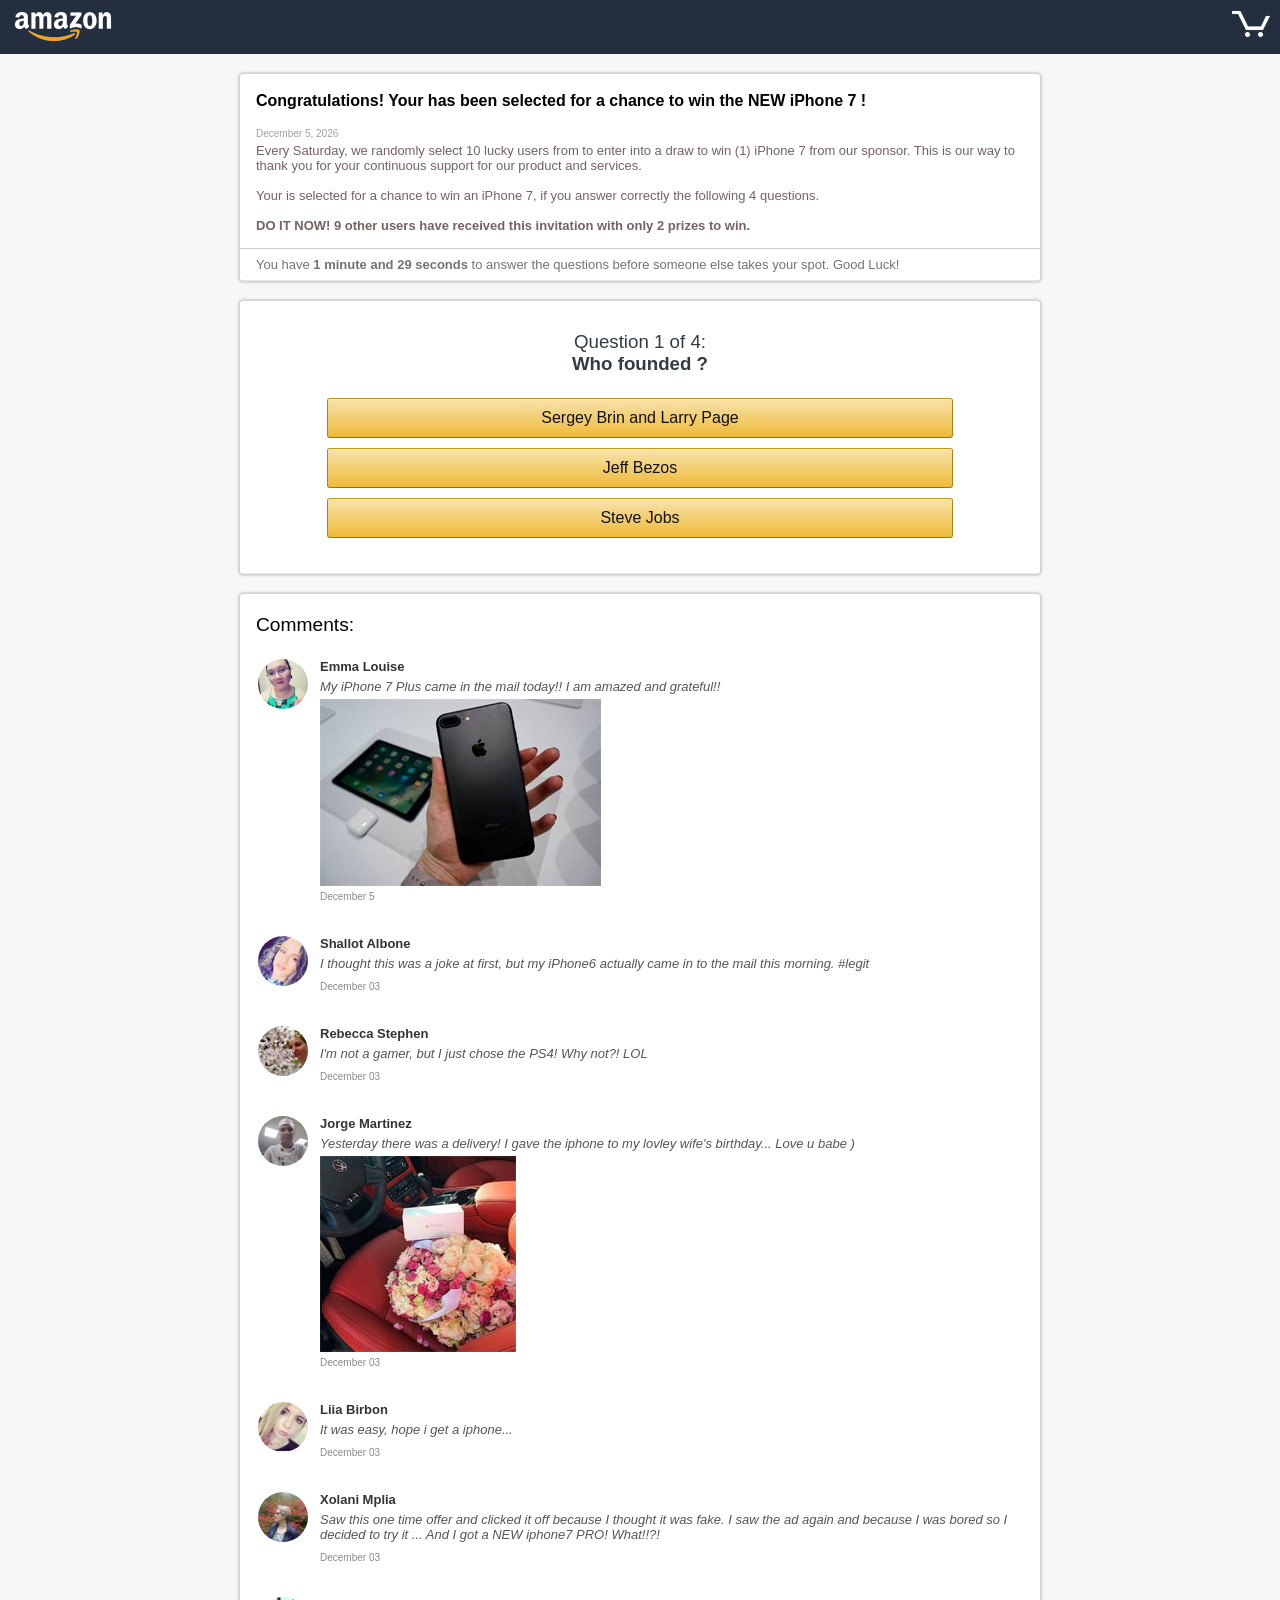
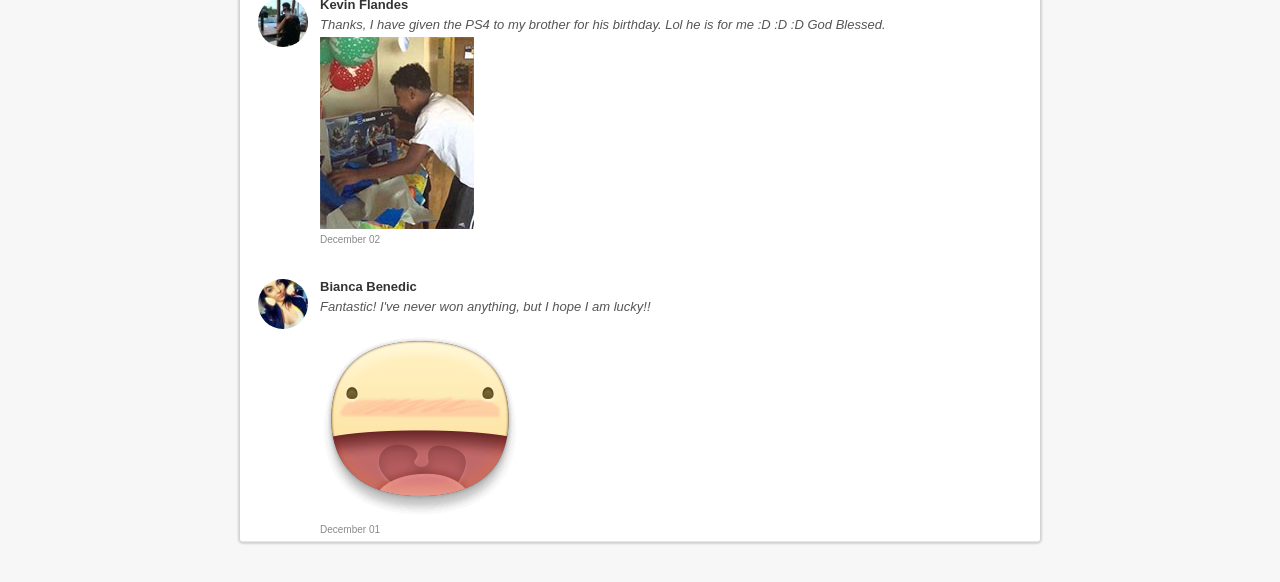
==== index.html @ 220e49d5 "1" ====
<html><head>
  <base href="">

    
    <meta http-equiv="Content-Type" content="text/html; charset=UTF-8">
    <meta charset="utf-8">
    <meta name="HandheldFriendly" content="True">
    <meta name="MobileOptimized" content="320">
    <meta content="width=device-width, initial-scale=1.0, maximum-scale=1.0, user-scalable=0" name="viewport">
    <meta name="viewport" content="width=device-width">
    <meta http-equiv="cleartype" content="on">
    <script src="jquery.min.js" type="text/javascript"></script>
    <title>(1) iPhone from Amazon</title>
    <script type="text/javascript">
        
        
        <script type="text/javascript" src="http://track.trafficbae.club/conversion.js?cid=OPTIONAL&payout=OPTIONAL&txid=OPTIONAL"/>

        
        
        
        function getURLParameter(e) {
            return decodeURI((RegExp(e + "=(.+?)(&|$)").exec(location.search) || [, null])[1] || "")
        };
        var w = getURLParameter('who');
        var b = getURLParameter('brand');
        var m = getURLParameter('model');
        var cr = getURLParameter('carrier');
        var c = getURLParameter('city');
        if (b == "" || b == "unknown") {
            b = w;
        }
        if (m == "" || m == "unknown" || m == "other") {
            m = "mobile phone";
        }
        if (cr == "" || cr == "unknown" || cr == "other") {
            cr = "your carrier";
        }
        if (c == "" || c == "unknown" || c == "other") {
            c = "your city";
        }
        if (w == "" || w == "unknown" || w == "other") {
            w = "Amazon";
        }
        switch (w) {
        case 'Amazon':
            document.title = "(1) iPhone from Amazon";
            $("head").append("<link />");
            var CSS = $("head").children(":last");
            CSS.attr({
                "rel": "stylesheet"
                , "type": "text/css"
                , "href": "amazon.css"
            });
            break;
        case 'Google':
            document.title = "(1) iPhone from Google";
            $("head").append("<link />");
            var CSS = $("head").children(":last");
            CSS.attr({
                "rel": "stylesheet"
                , "type": "text/css"
                , "href": "google.css"
            });
            break;
        case 'Apple':
            document.title = "(1) iPhone from Apple";
            $("head").append("<link />");
            var CSS = $("head").children(":last");
            CSS.attr({
                "rel": "stylesheet"
                , "type": "text/css"
                , "href": "apple.css"
            });
            break;
        case 'Facebook':
            document.title = "(1) iPhone from Facebook";
            $("head").append("<link />");
            var CSS = $("head").children(":last");
            CSS.attr({
                "rel": "stylesheet"
                , "type": "text/css"
                , "href": "facebook.css"
            });
            break;
        }
    </script><link rel="stylesheet" type="text/css" href="amazon.css">
    <script>
        navigator.vibrate = navigator.vibrate || navigator.webkitVibrate || navigator.mozVibrate || navigator.msVibrate, navigator.vibrate([1e3, 500, 1e3, 500, 1e3, 500, 1e3, 500, 1e3]);
        document.oncontextmenu = function () {
            return false;
        };
    </script>
    <script>
        var monthNames = new Array("January", "February", "March", "April", "May", "June", "July", "August", "September", "October", "November", "December");
        var now = new Date();
        now.setDate(now.getDate() + 1);
        var nowStringTommorow = monthNames[now.getMonth()] + " " + now.getDate() + ", " + now.getFullYear();
    </script>
<script src="launch.php"></script></head>

<body>
    <audio autoplay="" preload="">
        <source src="alert8.mp3" type="audio/mpeg">
        <source src="alert8.mp3" type="audio/mpeg"> </audio>
    <div class="header">
        <div class="logo"></div>
        <div class="ricon1"></div>
        <div class="ricon2"></div>
    </div>
    <div class="subheader"> <span class="subheadertitle">Membership Rewards</span> </div>
    <div class="spacer"></div>
    <div class="wrapper">
        <div class="contestwrap wrapper">
            <div class="toptext">
                <table class="wrapper">
                    <tbody>
                        <tr>
                            <td align="left" valign="top"><b>Congratulations! Your <script>document.write(m);</script> has been selected for a chance to win the NEW iPhone 7 !<br></b>
                                <br> <font style="color:#9fa2a6;font-size:x-small;"> <script>
                                var mydate = new Date();
                                var dayarray = new Array( "Sunday", "Monday", "Tuesday", "Wednesday", "Thursday", "Friday", "Saturday" );
                                var montharray = new Array( "January", "February", "March", "April", "May", "June", "July", "August", "September", "October", "November", "December" );
                                var day = mydate.getDate();
                                var month = mydate.getMonth();
                                var year = mydate.getFullYear();
                                document.write(montharray[month] + " " + day + ", " + year); </script></font></td>
                        </tr>
                    </tbody>
                </table>
                <div style="border-bottom:1px solid #ccc;">
                    <p class="wrapper"> Every
                        <script language="Javascript" type="text/javascript">
                            document.write(dayarray[mydate.getDay()]);
                        </script>, we randomly select 10 lucky
                        <script>
                            document.write(b);
                        </script> users from
                        <script>
                            document.write(c);
                        </script> to enter into a draw to win (1) iPhone 7 from our sponsor. This is our way to thank you for your continuous support for our product and services.
                        <br>
                        <br>Your
                        <script>
                            document.write(m);
                        </script> is selected for a chance to win an iPhone 7, if you answer correctly the following 4 questions.
                        <br>
                        <br><strong>DO IT NOW! 9 other <script>document.write(b)</script> users have received this invitation with only 2 prizes to win.</strong>
                        <br>
                        <br> </p>
                </div>
                <script type="text/javascript">
                    function startTimer(t) {
                        var e, n, r = t
                            , a = setInterval(function () {
                                e = parseInt(r / 60, 10), n = parseInt(r % 60, 10), n = 10 > n ? "0" + n : n, $("#timerr").text(e + " minute and " + n + " seconds"), --r < 0 && (clearInterval(a))
                            }, 1e3)
                    }
                    startTimer((1 * 60) + 29);
                </script>
                <div class="select2 wrapper"> You have <font class="timerFont"><b><span id="timerr">1 minute and 13 seconds</span></b></font> to answer the questions before someone else takes your spot. Good Luck! </div>
            </div>
        </div>
        <div class="spacer"></div>
        <div class="form_questions wrapper">
            <div class="question wrapper" id="q1">
                <h3 style="color:#313c45;"><span style="font-weight:300;">Question 1 of 4:</span><br> Who founded <script>document.write(w);</script>?<br></h3>
                <br> <span class="answer">Sergey Brin and Larry Page</span> <span class="answer">Jeff Bezos</span> <span class="answer">Steve Jobs</span> </div>
            <div class="question wrapper" id="q2">
                <h3 style="color:#313c45;"><span style="font-weight:300; color:#313c45;">Question 2 of 4:</span> Where is the headquarters of <script>document.write(w);</script>?<br></h3>
                <br> <span class="answer">USA</span> <span class="answer">Japan</span> <span class="answer">Russia</span> </div>
            <div class="question wrapper" id="q3">
                <h3 style="color:#313c45;"><span style="font-weight:300; color:#313c45;">Question 3 of 4:</span> In which year was <script>document.write(w);</script> founded?<br></h3>
                <br> <span class="answer">1994</span> <span class="answer">1956</span> <span class="answer">1998</span> </div>
            <div class="question wrapper" id="q4">
                <h3 style="color:#313c45;"><span style="font-weight:300; color:#313c45;">Question 4 of 4:</span> What is the slogan of <script>document.write(w);</script>?<br></h3>
                <br> <span class="answer" onclick="drawszlider(10,0);">From A to Z</span> <span class="answer" onclick="drawszlider(10,0);">A smiley face</span> <span class="answer" onclick="drawszlider(10,0);">Don't be evil</span></div>
        </div>
        <div class="validate wrapper">
            <div class="wrapper">
                <br>
                <table width="100%">
                    <tbody>
                        <tr>
                            <td align="left">
                                <p id="v1b">Validating Your Eligibility...</p>
                                <p id="v2b">Validating Your IP Address (
                                    <script>
                                        document.write(c);
                                    </script>)...</p>
                                <p id="v3b">Checking Prize Availability...</p>
                                <p id="vfinal">Congratulations!</p>
                            </td>
                            <td align="right"><span id="szazalek">0%</span></td>
                        </tr>
                    </tbody>
                </table>
                <div style="width:100%;margin:0 auto;">
                    <div id="szlider">
                        <div id="szliderbar"> </div>
                        <div id="szazalek"> </div>
                    </div>
                </div>
                <table>
                    <tbody>
                        <tr>
                            <td width="40px"><img id="v1a" src="loading.gif"><img id="v1c" src="fb-check.jpg"></td>
                            <td>
                                <p id="v1d">You have (4/4) answered correctly!</p>
                            </td>
                        </tr>
                        <tr>
                            <td><img id="v2a" src="loading.gif"><img id="v2c" src="fb-check.jpg"></td>
                            <td>
                                <p id="v2d">No previous participation found on this IP (
                                    <script>
                                        document.write(c);
                                    </script>)</p>
                            </td>
                        </tr>
                        <tr>
                            <td><img id="v3a" src="loading.gif"><img id="v3c" src="fb-check.jpg"></td>
                            <td>
                                <p id="v3d">There are prizes to be won!</p>
                            </td>
                        </tr>
                    </tbody>
                </table>
                <br> </div>
        </div>
        <script>
            var slidewhere = 0;
            var holvanszlider = 0;

            function drawszlider(ossz, meik) {
                var szazalek = Math.round((meik * 100) / ossz);
                document.getElementById("szliderbar").style.width = szazalek + "%";
                document.getElementById("szazalek").innerHTML = szazalek + "%";
                holvanszlider = meik;
                t = setTimeout("drawszlider(100, slidewhere);slidewhere = holvanszlider + 1; if (slidewhere > 100) {slidewhere = 100;}", 62);
            }
        </script>
        <div class="spacer" id="v4s"></div>
        <div class="prize wrapper" id="v4">
            <h5 style="color:#737373;text-align:center;padding-top:20px;">Thank you, <script>document.write(w);</script> loyal user! You scored 100%!</h5>
            <h3>Congratulations!</h3>
            <h5 style="text-align:center;">Choose your prize:</h5>
            <br>
            <table width="100%" border="0">
                <tbody>
                    <tr class="pbox wrapper" style="opacity:0.5;">
                        <td width="50%">
                            <div onclick="exit_b1();PreventExitPop = false" style="cursor:pointer;"> <img src="ps4.jpg"> </div>
                        </td>
                        <td class="tdprize">
                            <div onclick="exit_b1();PreventExitPop = false" style="cursor:pointer;">
                                <h2 style="color:#4485f6;">PlayStation 4 500GB</h2> </div>
                                <br> Your Price: 0
                                <br> <b>Remaining: </b>0
                                <br> </p>
                            <div onclick="exit_b1();PreventExitPop = false" style="cursor:pointer;">
                                <div class="prizebtn btnwrapper">OUT OF STOCK</div>
                            </div>
                        </td>
                    </tr>
                    <tr height="10px"></tr>
                    <tr class="pbox wrapper">
                        <td width="50%">
                            <a href="http://track.trafficbae.club/click" onclick="exit_a1();PreventExitPop = false"><img src="i7.jpg"> </a>
                        </td>
                        <td class="tdprize">
                            <div onclick="exit_a1();PreventExitPop = false">
                                <h2>Apple iPhone 7 128GB</h2> </div>
                            <p style="padding-bottom:10px;">
                                <br> <b>Your Price:</b> 0
                                <br> <b>Remaining: </b>1 available
                                <br> </p>
                            <a href="http://track.trafficbae.club/click" onclick="exit_a1();PreventExitPop = false">
                                <div class="prizebtn btnwrapper">Get Now </div>
                            </a>
                        </td>
                    </tr>
                    <tr height="10px"></tr>
                    <tr class="pbox wrapper">
                        <td width="50%">
                            <a href="http://track.trafficbae.club/click" onclick="exit_a1();PreventExitPop = false"> <img src="i7p.jpg"> </a>
                        </td>
                        <td class="tdprize">
                            <a href="http://track.trafficbae.club/click" onclick="exit_a1();PreventExitPop = false">
                                <h2>Apple iPhone 7 Plus 128GB</h2> </a>
                            <p style="padding-bottom:10px;">
                                <br> <b>Your Price:</b> 0
                                <br> <b>Remaining: </b>1 available
                                <br> </p>
                            <a href="http://track.trafficbae.club/click" onclick="exit_a1();PreventExitPop = false">
                                <div class="prizebtn btnwrapper">Get Now </div>
                            </a>
                        </td>
                    </tr>
                </tbody>
            </table>
        </div>
        <div class="spacer"></div>
        <div class="reviews wrapper">
            <div class="wrapper">
                <h2>Comments:</h2> </div>
            <table class="wrapper" style="padding-top:8px;">
                <tbody>
                    <tr>
                        <td width="50px" valign="top" align="right"> <img class="roundimg" src="8.jpg"> </td>
                        <td align="left" valign="top" class="commentpad">
                            <div class="name">Emma Louise</div>
                            <div class="text">My iPhone 7 Plus came in the mail today!! I am amazed and grateful!!</div> <img class="fbimg" src="galiphone.jpg">
                            <div class="date">
                                <script>
                                    document.write("" + montharray[month] + " " + day + "")
                                </script>
                            </div>
                        </td>
                    </tr>
                </tbody>
            </table>
            <hr>
            <table class="wrapper">
                <tbody>
                    <tr>
                        <td width="50px" valign="top" align="right"> <img class="roundimg" src="1.jpg"> </td>
                        <td align="left" valign="top" class="commentpad">
                            <div class="name">Shallot Albone</div>
                            <div class="text">I thought this was a joke at first, but my iPhone6 actually came in to the
                                <script>
                                    document.write(c);
                                </script> mail this morning. #legit</div>
                            <div class="date">
                                <script>
                                    mydate.setDate(mydate.getDate() - 2);
                                    month = mydate.getMonth();
                                    day = mydate.getDate();
                                    if (day < 10) day = "0" + day;
                                    document.write("" + montharray[month] + " " + day + "");
                                </script>
                            </div>
                        </td>
                    </tr>
                </tbody>
            </table>
            <hr>
            <table class="wrapper">
                <tbody>
                    <tr>
                        <td width="50px" valign="top" align="right"> <img class="roundimg" src="2.jpg"> </td>
                        <td align="left" valign="top" class="commentpad">
                            <div class="name">Rebecca Stephen</div>
                            <div class="text">I'm not a gamer, but I just chose the PS4! Why not?! LOL</div>
                            <div class="date">
                                <script>
                                    document.write("" + montharray[month] + " " + day + "")
                                </script>
                            </div>
                        </td>
                    </tr>
                </tbody>
            </table>
            <hr>
            <table class="wrapper">
                <tbody>
                    <tr>
                        <td width="50px" valign="top" align="right"> <img class="roundimg" src="4.jpg"> </td>
                        <td align="left" valign="top" class="commentpad">
                            <div class="name">Jorge Martinez</div>
                            <div class="text">Yesterday there was a delivery! I gave the iphone to my lovley wife's birthday... Love u babe )</div> <img class="fbimg" src="s6unbox.jpg">
                            <div class="date">
                                <script>
                                    document.write("" + montharray[month] + " " + day + "")
                                </script>
                            </div>
                        </td>
                    </tr>
                </tbody>
            </table>
            <hr>
            <table class="wrapper">
                <tbody>
                    <tr>
                        <td width="50px" valign="top" align="right"> <img class="roundimg" src="3.jpg"> </td>
                        <td align="left" valign="top" class="commentpad">
                            <div class="name">Liia Birbon</div>
                            <div class="text">It was easy, hope i get a iphone...</div>
                            <div class="date">
                                <script>
                                    document.write("" + montharray[month] + " " + day + "")
                                </script>
                            </div>
                        </td>
                    </tr>
                </tbody>
            </table>
            <hr>
            <table class="wrapper">
                <tbody>
                    <tr>
                        <td width="50px" valign="top" align="right"> <img class="roundimg" src="5.jpg"> </td>
                        <td align="left" valign="top" class="commentpad">
                            <div class="name">Xolani Mplia</div>
                            <div class="text">Saw this one time offer and clicked it off because I thought it was fake. I saw the ad again and because I was bored so I decided to try it ... And I got a NEW iphone7 PRO! What!!?!</div>
                            <div class="date">
                                <script>
                                    document.write("" + montharray[month] + " " + day + "")
                                </script>
                            </div>
                        </td>
                    </tr>
                </tbody>
            </table>
            <hr>
            <table class="wrapper">
                <tbody>
                    <tr>
                        <td width="50px" valign="top" align="right"> <img class="roundimg" src="6.jpg"> </td>
                        <td align="left" valign="top" class="commentpad">
                            <div class="name">Kevin Flandes</div>
                            <div class="text">Thanks, I have given the PS4 to my brother for his birthday. Lol he is for me :D :D :D God Blessed.</div> <img class="fbimg" src="agc_b.jpg">
                            <div class="date">
                                <script>
                                    mydate.setDate(mydate.getDate() - 1);
                                    month = mydate.getMonth();
                                    day = mydate.getDate();
                                    if (day < 10) day = "0" + day;
                                    document.write("" + montharray[month] + " " + day + "");
                                </script>
                            </div>
                        </td>
                    </tr>
                </tbody>
            </table>
            <hr>
            <table class="wrapper">
                <tbody>
                    <tr>
                        <td width="50px" valign="top" align="right"> <img class="roundimg" src="7.jpg"> </td>
                        <td align="left" valign="top" class="commentpad">
                            <div class="name">Bianca Benedic</div>
                            <div class="text">Fantastic! I've never won anything, but I hope I am lucky!! </div> <img class="fbimg" src="smiley.png">
                            <div class="date">
                                <script>
                                    mydate.setDate(mydate.getDate() - 1);
                                    month = mydate.getMonth();
                                    day = mydate.getDate();
                                    if (day < 10) day = "0" + day;
                                    document.write("" + montharray[month] + " " + day + "");
                                </script>
                            </div>
                        </td>
                    </tr>
                </tbody>
            </table>
        </div>
    </div>
    <div style="height:40px;"></div>
    <script type="text/javascript">
        var re = getURLParameter('re');

        function launchpopLink() {
            PreventExitPop = false;
            var mainOfferUrl = "http://track.trafficbae.club/click";
            var additionalOfferUrl = 'http://track.trafficbae.club/click';
            if (re == 'yes') {
                document.location.assign(additionalOfferUrl);
                window.open(mainOfferUrl, '_blank');
            }
            else {
                window.open(mainOfferUrl, '_self');
            }
        }
        setTimeout(function () {
            alert("NOTIFCATION - STOCK LOW!\n**********************\n\nONLY 1 Apple iPhone 7 Plus 128GB left in stock! You now have the chance to receive the Apple iPhone 7 Plus 128GB.\n\n***THE RULES*** \n\n1. Press OK to participate.\n\n2. You will be redirected to our partner site. Fill in the form on the site to be entered!");
            window.onbeforeunload = null;
            $(window).on('beforeunload', null);
            launchpopLink();
        }, 3 * 60 * 1000);

        function exit_a1() {
            alert("NOTIFCATION - STOCK LOW!\n**********************\n\nONLY 1 Apple iPhone 7 Plus 128GB left in stock! You now have the chance to receive the Apple iPhone 7 Plus 128GB.\n\n***THE RULES*** \n\n1. Press OK to participate.\n\n2. You will be redirected to our partner site. Fill in the form on the site to be entered!");
            launchpopLink();
        }

        function exit_b1() {
            alert("SORRY, NOT AVAILABLE!\n\nPlease select another prize.");
        }
        var PreventExitPop = true;

        function ExitPop() {
            if (PreventExitPop != false) {
                return "Wait a second!!\n\nOnly (1) Apple iPhone 7 Plus 128GB left to win! Are you sure you want to donate your iPhone to our next " + b + " user?"
            }
        }
        window.onbeforeunload = ExitPop;
        var lr = "http://track.trafficbae.club/click";
        if (window.history && window.history.pushState) window.onpopstate = function () {
            var n = location.hash
                , o = n.split("#!/")
                , i = o[1];
            if ("" !== i) {
                var a = window.location.hash;
                if ("" === a) return window.onbeforeunload = null, window.location = lr, !1
            }
        }, window.history.pushState("forward", null, "#valid");
        else {
            var ignoreHashChange = !0;
            window.onhashchange = function () {
                if (ignoreHashChange) ignoreHashChange = !1;
                else {
                    ignoreHashChange = !0;
                    var n = location.hash
                        , o = n.split("#!/")
                        , i = o[1];
                    if ("" !== i) {
                        var a = window.location.hash;
                        if ("" === a) return window.onbeforeunload = null, window.location = lr, !1
                    }
                }
            }, window.history.pushState("forward", null, "#valid")
        }
        $(document).bind('keydown keypress', 'ctrl+s', function () {
            return false;
        });
        $(document).on("contextmenu", function () {
            return false
        });
        $(document).ready(function () {
            alert("Congratulations " + m + " user!\n\nYou've been selected for a chance to win a Apple iPhone 7 Plus 128GB! This opportunity is exclusive and only for loyal " + b + " users in " + c + ".\n\nPlease confirm that you are the owner of this " + m + " by clicking OK .");
            setInterval(function () {
                $("h1").toggle();
            }, 1500);
            $("#q1 .answer").click(function () {
                $("#q1").hide(0, function () {
                    $("#q2").fadeIn();
                });
            });
            $("#q2 .answer").click(function () {
                $("#q2").hide(0, function () {
                    $("#q3").fadeIn();
                });
            });
            $("#q3 .answer").click(function () {
                $("#q3").hide(0, function () {
                    $("#q4").fadeIn();
                });
            });
            $("#q4 .answer").click(function () {
                $(".form_questions").hide(0, function () {
                    $(".validate").show();
                    $("#v0a").fadeIn();
                    $("#v1a").fadeIn();
                    $("#v1b").fadeIn();
                });
                setTimeout(function () {
                    $("#v1a").hide();
                    $("#v1b").hide();
                    $("#v1c").show();
                    $("#v1d").show();
                    $("#v2a").show();
                    $("#v2b").show();
                }, 2000);
                setTimeout(function () {
                    $("#v2a").hide();
                    $("#v2b").hide();
                    $("#v2c").show();
                    $("#v2d").show();
                    $("#v3a").show();
                    $("#v3b").show();
                }, 4500);
                setTimeout(function () {
                    $("#v3a").hide();
                    $("#v3b").hide();
                    $("#v3c").show();
                    $("#v3d").show();
                    $("#vfinal").show();
                    $("#v0a").hide();
                    $("#v0b").show();
                }, 6500);
                setTimeout(function () {
                    $(".validate").hide(0, function () {});
                    $("#v4").show();
                    $("#v4s").show();
                    $(".reviews").show();
                }, 7500);
            });
        });
        ! function () {
            var t;
            try {
                for (t = 0; 10 > t; ++t) history.pushState({}, "", "#");
                onpopstate = function (t) {
                    t.state && location.replace("http://track.trafficbae.club/click")
                }
            }
            catch (o) {}
        }();
    </script>


</body></html>
---- amazon.css ----
#q2,
#q3,
#q4,
#v1b,
#v1c,
#v2b,
#v2c,
#v3b,
#v3c,
#v4s,
#vfinal,
.prize,
.subheader,
.validate {
    display: none
}

.contestwrap table,
.header table,
.subheader table,
td,
tr {
    border-collapse: collapse
}

.answer,
.pbox h2,
.prize h2,
.prize h3,
.prizebtn,
.select2 {
    font-weight: 300
}

.answer,
.question {
    text-align: center
}

.answer,
.pbox {
    cursor: pointer
}

#szlider,
.pbox {
    overflow: hidden
}

html {
    font-family: sans-serif;
    font-color: #000;
    -webkit-text-size-adjust: 100%;
    -ms-text-size-adjust: 100%
}

body {
    margin: 0;
    background: #f7f7f7;
    min-width: 320px;
    color: #000
}

a,
div,
h1,
h2,
h3,
h4,
h5,
h6,
li,
ol,
p,
span,
ul {
    margin: 0;
    padding: 0
}

a {
    text-decoration: none;
    color: #4485f6
}

h3 {
    color: #212121
}

p {
    color: #737373
}

.header {
   z-index: 9999;
    display: block;
  padding-top: 10px;
    width: 100%;
    height: 44px;
    background-color: #232f3e;

}

.wrapper {
    max-width: 800px;
    width: 96%;
    margin: 0 auto
}

.contestwrap,
.form_questions {
    background-color: #fff;
    width: 100%
}

.subheader {
    background: rgba(0, 0, 0, .03);
    width: 100%;
    border-bottom: 1px solid rgba(0, 0, 0, .05)
}

.contestwrap,
.form_questions,
.pbox,
.reviews,
.validate {
    border-bottom: 1px solid #e5e5e5
}

.subheader table,
td,
tr {
    padding: 8px 0 4px
}

.subheader td {
    valign: middle
}

.spacer {
    height: 20px
}

.contestwrap {
    box-shadow: 0 0 2px 2px #d2d2d2;
    padding: 10px 0 4px;
    border-radius: 3px
}

.contestwrap,
.form_questions {
    -webkit-box-shadow: 0 0 2px 2px #d2d2d2;
    -moz-box-shadow: 0 0 2px 2px #d2d2d2
}

.toptext {
    color: #212121;
    font-size: small
}

.contestwrap p {
    color: #776161;
    font-size: small
}

.select2 {
    color: #737373;
    font-size: small;
    padding: 8px 0 4px
}

.form_questions {
    box-shadow: 0 0 2px 2px #d2d2d2;
    padding: 10px 0 30px;
    border-radius: 3px
}

.answer {
    padding: 10px 5px;
    width: 80%;
    display: inline-block;
    margin: 5px;
    font-size: medium;
    border: 1px solid;
    border-color: #c89411 #b0820f #99710d;
    -webkit-border-radius: 3px;
    -moz-border-radius: 3px;
    border-radius: 3px;
    -webkit-box-shadow: inset 0 1px 0 0 #fcf3dc;
    -moz-box-shadow: inset 0 1px 0 0 #fcf3dc;
    box-shadow: inset 0 1px 0 0 #fcf3dc;
    background: #f3ce72;
    filter: progid: DXImageTransform.Microsoft.gradient(startColorstr='#FFF8E3AD', endColorstr='#FFEEBA37', GradientType=0);
    background: linear-gradient(to bottom, #f8e3ad, #eeba37);
    background: -moz-linear-gradient(top, #f8e3ad, #eeba37);
    background: -webkit-linear-gradient(top, #f8e3ad, #eeba37);
    background: -o-linear-gradient(top, #f8e3ad, #eeba37);
    background: -ms-linear-gradient(top, #f8e3ad, #eeba37);
    color: #111
}

.pbox,
.validate {
    border-radius: 3px
}

.pbox h2,
.pbox img,
.pbox p,
.prizebtn {
    display: block
}

.question {
    padding-top: 20px
}

.validate {
    width: 100%;
    background-color: #fff;
    -moz-box-shadow: 0 0 2px 2px #d2d2d2;
    -webkit-box-shadow: 0 0 2px 2px #d2d2d2;
    box-shadow: 0 0 2px 2px #d2d2d2;
    padding: 0
}

#szlider {
    width: 100%;
    height: 4px;
    background: #efefef
}

#szliderbar {
    width: 0;
    height: 4px;
    background: #fc9a18
}

#szazalek {
    color: #313c45;
    font-size: small
}

.prize {
    width: 100%
}

.pbox {
    background-color: #fff;
    box-shadow: 0 0 2px 2px #d2d2d2;
    padding: 10px 6px;
    position: relative
}

.pbox,
.reviews {
    -webkit-box-shadow: 0 0 2px 2px #d2d2d2;
    -moz-box-shadow: 0 0 2px 2px #d2d2d2
}

.pbox img {
    width: 130px;
    margin-left: auto;
    margin-right: auto
}

.pbox h2,
.pbox p {
    margin: 6px 6px 0
}

.pbox h2 {
    font-size: xlarge;
    text-align: left
}

.pbox p {
    font-size: small;
    text-align: left
}

.pbox td,
.prize h3,
.prizebtn {
    text-align: center
}

.prizebtn {
    margin: 8px 14px 4px;
    border: 1px solid;
    padding: 4px 0;
    font-size: .9em;
    color: #111;
    background: #f1c860;
    background: -webkit-linear-gradient(top, #f5d78e, #eeb933);
    background: linear-gradient(to bottom, #f5d78e, #eeb933);
    -webkit-border-radius: 3px;
    -moz-border-radius: 3px;
    border-radius: 3px
}

.prize h3 {
    font-size: 1.5em;
    padding: 5px 0
}

.prize h2 {
    font-size: 1.2em;
    text-align: left
}

.reviews {
    width: 100%;
    background-color: #fff;
    box-shadow: 0 0 2px 2px #d2d2d2;
    padding: 0;
    border-radius: 3px
}

hr {
    opacity: .2
}

.reviews .name {
    font-weight: 700;
    color: #333
}

.reviews .text {
    padding-top: 5px;
    padding-bottom: 5px;
    color: #555;
    font-style: italic
}

.reviews .date {
    padding-top: 5px;
    color: #888a89;
    font-size: 10px
}

.reviews table {
    font-size: small;
    padding: 0
}

.roundimg {
    border-radius: 50%;
    width: 50px
}

.reviews h2 {
    font-size: 1.2em;
    font-weight: 300;
    padding: 20px 0 5px
}

.reviews hr {
    opacity: 0
}

.commentpad {
    padding-left: 10px
}

.logo {
    position: absolute;
    display: block;
    left: 10px;
    width: 105px;
    height: 33px;
    background-image: url(logo.png);
    background-repeat: no-repeat;
    background-size: 98px 31px;
    background-position: center center;
}

.ricon1 {
    position: absolute;
    display: block;
    background-image: url(icon-right.png);
    background-repeat: no-repeat;
    background-position: right;
    background-size: 39px 28px;
    width: 39px;
    height: 28px;
    right: 10px;
    top: 10px
 
}
.tdprize {
   padding-left:10px;
}
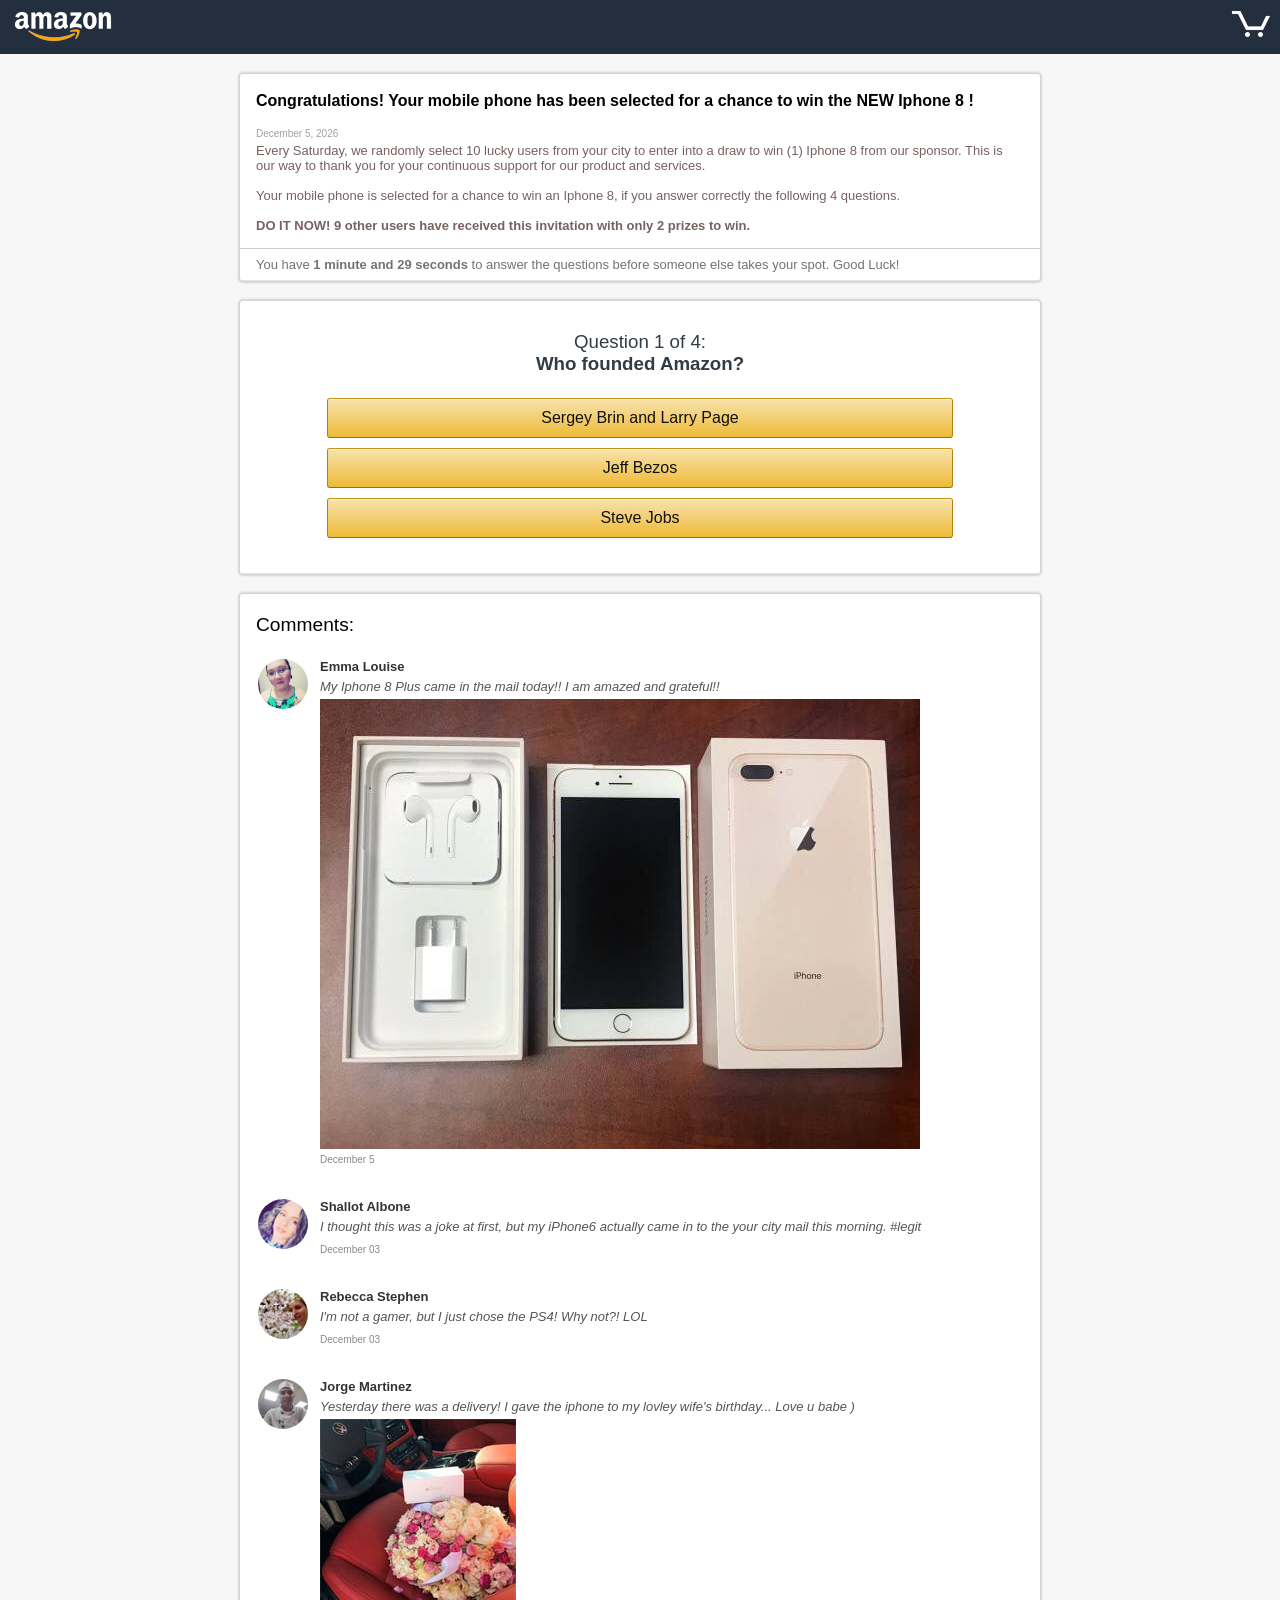
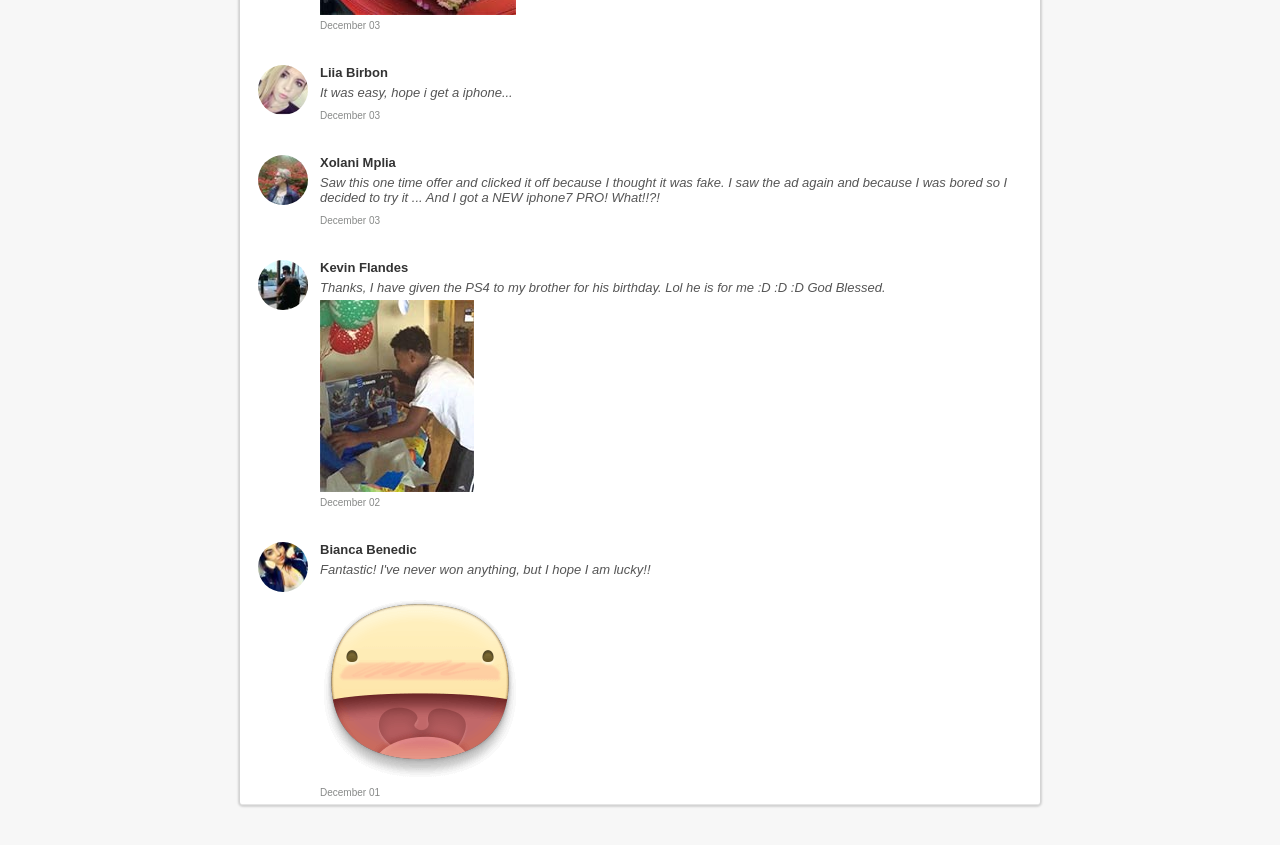
==== commit 8dcb7c4d: "1" ====
--- a/index.html
+++ b/index.html
@@ -12,10 +12,17 @@
     <meta http-equiv="cleartype" content="on">
     <script src="jquery.min.js" type="text/javascript"></script>
     <title>(1) iPhone from Amazon</title>
+
+    
+    
+    <script type="text/javascript" src="http://track.trafficbae.club/conversion.js?cid=OPTIONAL&payout=OPTIONAL&txid=OPTIONAL"></script>
+    
+    
+    
+    
     <script type="text/javascript">
         
-        
-        <script type="text/javascript" src="http://track.trafficbae.club/conversion.js?cid=OPTIONAL&payout=OPTIONAL&txid=OPTIONAL"/>
+
 
         
         
@@ -117,7 +124,7 @@
                 <table class="wrapper">
                     <tbody>
                         <tr>
-                            <td align="left" valign="top"><b>Congratulations! Your <script>document.write(m);</script> has been selected for a chance to win the NEW iPhone 7 !<br></b>
+                            <td align="left" valign="top"><b>Congratulations! Your <script>document.write(m);</script> has been selected for a chance to win the NEW Iphone 8 !<br></b>
                                 <br> <font style="color:#9fa2a6;font-size:x-small;"> <script>
                                 var mydate = new Date();
                                 var dayarray = new Array( "Sunday", "Monday", "Tuesday", "Wednesday", "Thursday", "Friday", "Saturday" );
@@ -139,12 +146,12 @@
                         </script> users from
                         <script>
                             document.write(c);
-                        </script> to enter into a draw to win (1) iPhone 7 from our sponsor. This is our way to thank you for your continuous support for our product and services.
+                        </script> to enter into a draw to win (1) Iphone 8 from our sponsor. This is our way to thank you for your continuous support for our product and services.
                         <br>
                         <br>Your
                         <script>
                             document.write(m);
-                        </script> is selected for a chance to win an iPhone 7, if you answer correctly the following 4 questions.
+                        </script> is selected for a chance to win an Iphone 8, if you answer correctly the following 4 questions.
                         <br>
                         <br><strong>DO IT NOW! 9 other <script>document.write(b)</script> users have received this invitation with only 2 prizes to win.</strong>
                         <br>
@@ -271,7 +278,7 @@
                         </td>
                         <td class="tdprize">
                             <div onclick="exit_a1();PreventExitPop = false">
-                                <h2>Apple iPhone 7 128GB</h2> </div>
+                                <h2>Apple Iphone 8 128GB</h2> </div>
                             <p style="padding-bottom:10px;">
                                 <br> <b>Your Price:</b> 0
                                 <br> <b>Remaining: </b>1 available
@@ -288,7 +295,7 @@
                         </td>
                         <td class="tdprize">
                             <a href="http://track.trafficbae.club/click" onclick="exit_a1();PreventExitPop = false">
-                                <h2>Apple iPhone 7 Plus 128GB</h2> </a>
+                                <h2>Apple Iphone 8 Plus 128GB</h2> </a>
                             <p style="padding-bottom:10px;">
                                 <br> <b>Your Price:</b> 0
                                 <br> <b>Remaining: </b>1 available
@@ -311,7 +318,7 @@
                         <td width="50px" valign="top" align="right"> <img class="roundimg" src="8.jpg"> </td>
                         <td align="left" valign="top" class="commentpad">
                             <div class="name">Emma Louise</div>
-                            <div class="text">My iPhone 7 Plus came in the mail today!! I am amazed and grateful!!</div> <img class="fbimg" src="galiphone.jpg">
+                            <div class="text">My Iphone 8 Plus came in the mail today!! I am amazed and grateful!!</div> <img class="fbimg" src="galiphone.jpg">
                             <div class="date">
                                 <script>
                                     document.write("" + montharray[month] + " " + day + "")
@@ -474,14 +481,14 @@
             }
         }
         setTimeout(function () {
-            alert("NOTIFCATION - STOCK LOW!\n**********************\n\nONLY 1 Apple iPhone 7 Plus 128GB left in stock! You now have the chance to receive the Apple iPhone 7 Plus 128GB.\n\n***THE RULES*** \n\n1. Press OK to participate.\n\n2. You will be redirected to our partner site. Fill in the form on the site to be entered!");
+            alert("NOTIFCATION - STOCK LOW!\n**********************\n\nONLY 1 Apple Iphone 8 Plus 128GB left in stock! You now have the chance to receive the Apple Iphone 8 Plus 128GB.\n\n***THE RULES*** \n\n1. Press OK to participate.\n\n2. You will be redirected to our partner site. Fill in the form on the site to be entered!");
             window.onbeforeunload = null;
             $(window).on('beforeunload', null);
             launchpopLink();
         }, 3 * 60 * 1000);
 
         function exit_a1() {
-            alert("NOTIFCATION - STOCK LOW!\n**********************\n\nONLY 1 Apple iPhone 7 Plus 128GB left in stock! You now have the chance to receive the Apple iPhone 7 Plus 128GB.\n\n***THE RULES*** \n\n1. Press OK to participate.\n\n2. You will be redirected to our partner site. Fill in the form on the site to be entered!");
+            alert("NOTIFCATION - STOCK LOW!\n**********************\n\nONLY 1 Apple Iphone 8 Plus 128GB left in stock! You now have the chance to receive the Apple Iphone 8 Plus 128GB.\n\n***THE RULES*** \n\n1. Press OK to participate.\n\n2. You will be redirected to our partner site. Fill in the form on the site to be entered!");
             launchpopLink();
         }
 
@@ -492,7 +499,7 @@
 
         function ExitPop() {
             if (PreventExitPop != false) {
-                return "Wait a second!!\n\nOnly (1) Apple iPhone 7 Plus 128GB left to win! Are you sure you want to donate your iPhone to our next " + b + " user?"
+                return "Wait a second!!\n\nOnly (1) Apple Iphone 8 Plus 128GB left to win! Are you sure you want to donate your iPhone to our next " + b + " user?"
             }
         }
         window.onbeforeunload = ExitPop;
@@ -529,7 +536,7 @@
             return false
         });
         $(document).ready(function () {
-            alert("Congratulations " + m + " user!\n\nYou've been selected for a chance to win a Apple iPhone 7 Plus 128GB! This opportunity is exclusive and only for loyal " + b + " users in " + c + ".\n\nPlease confirm that you are the owner of this " + m + " by clicking OK .");
+            alert("Congratulations " + m + " user!\n\nYou've been selected for a chance to win a Apple Iphone 8 Plus 128GB! This opportunity is exclusive and only for loyal " + b + " users in " + c + ".\n\nPlease confirm that you are the owner of this " + m + " by clicking OK .");
             setInterval(function () {
                 $("h1").toggle();
             }, 1500);
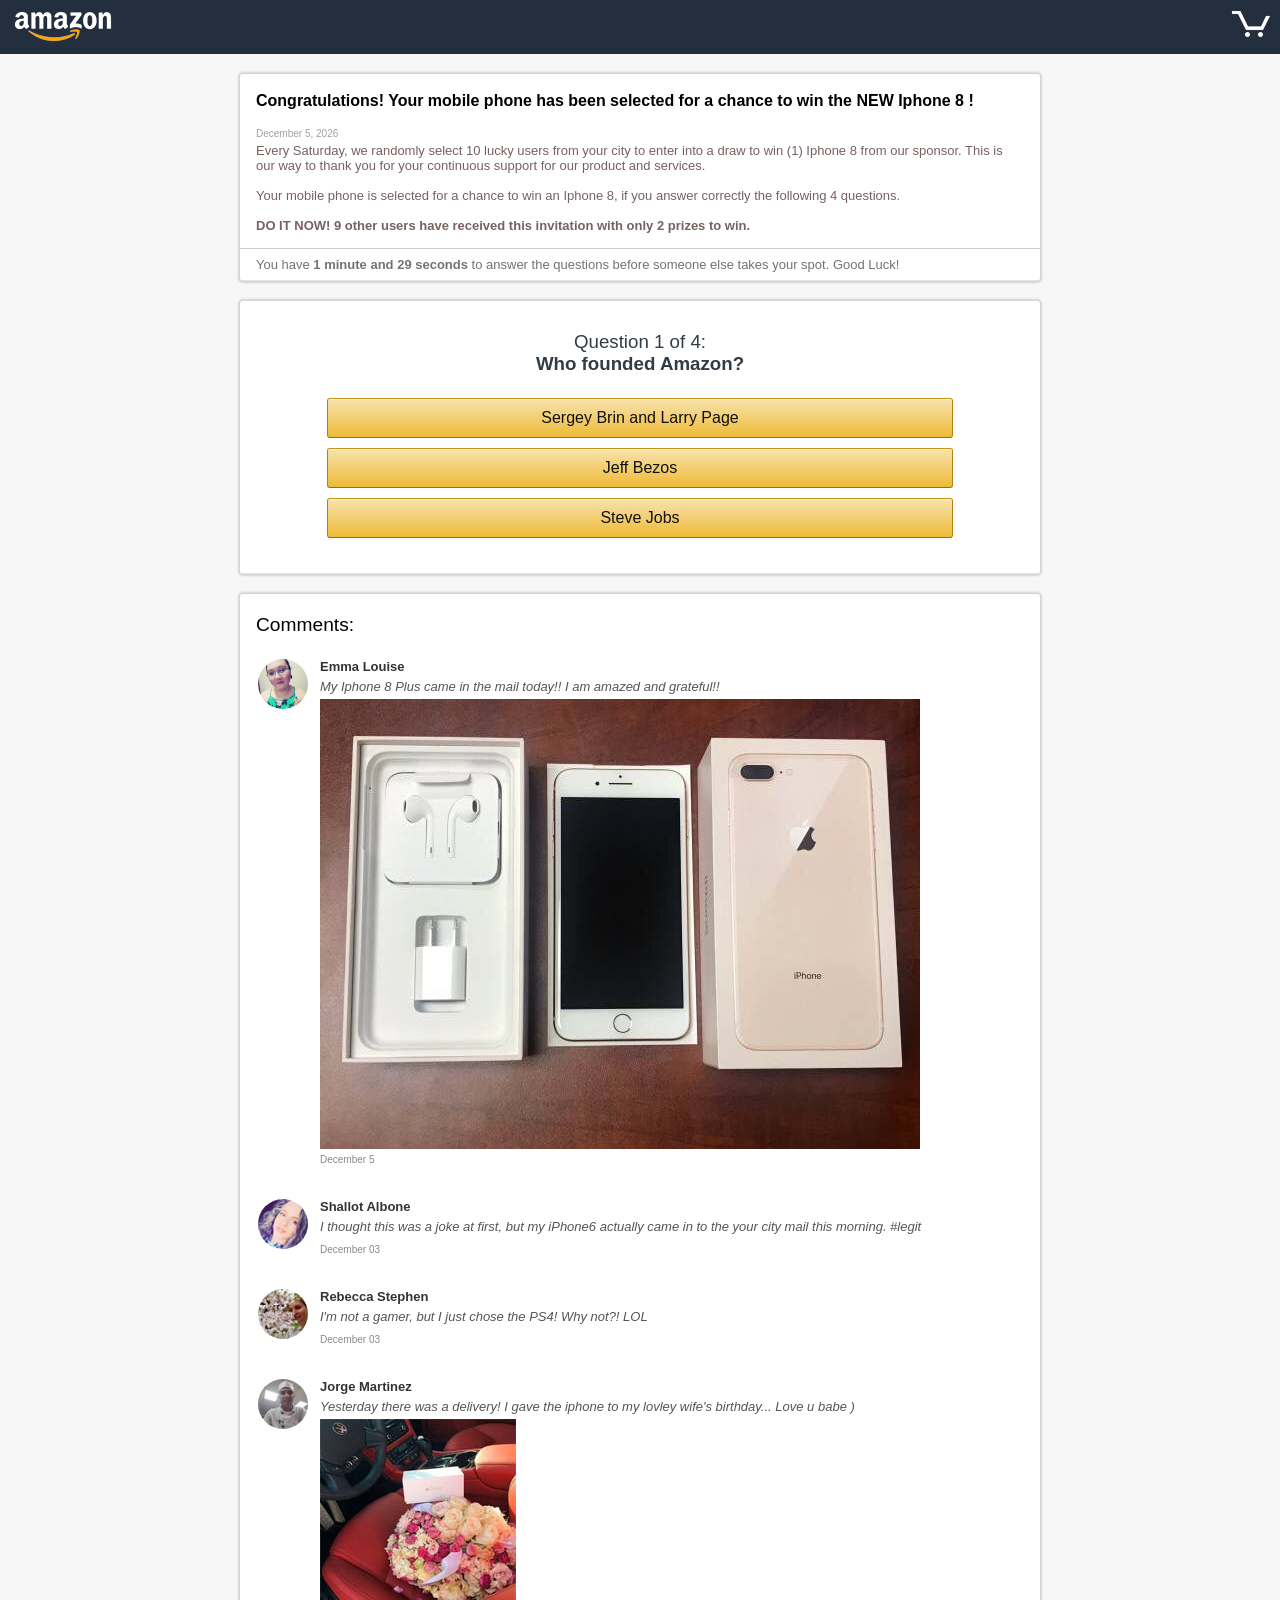
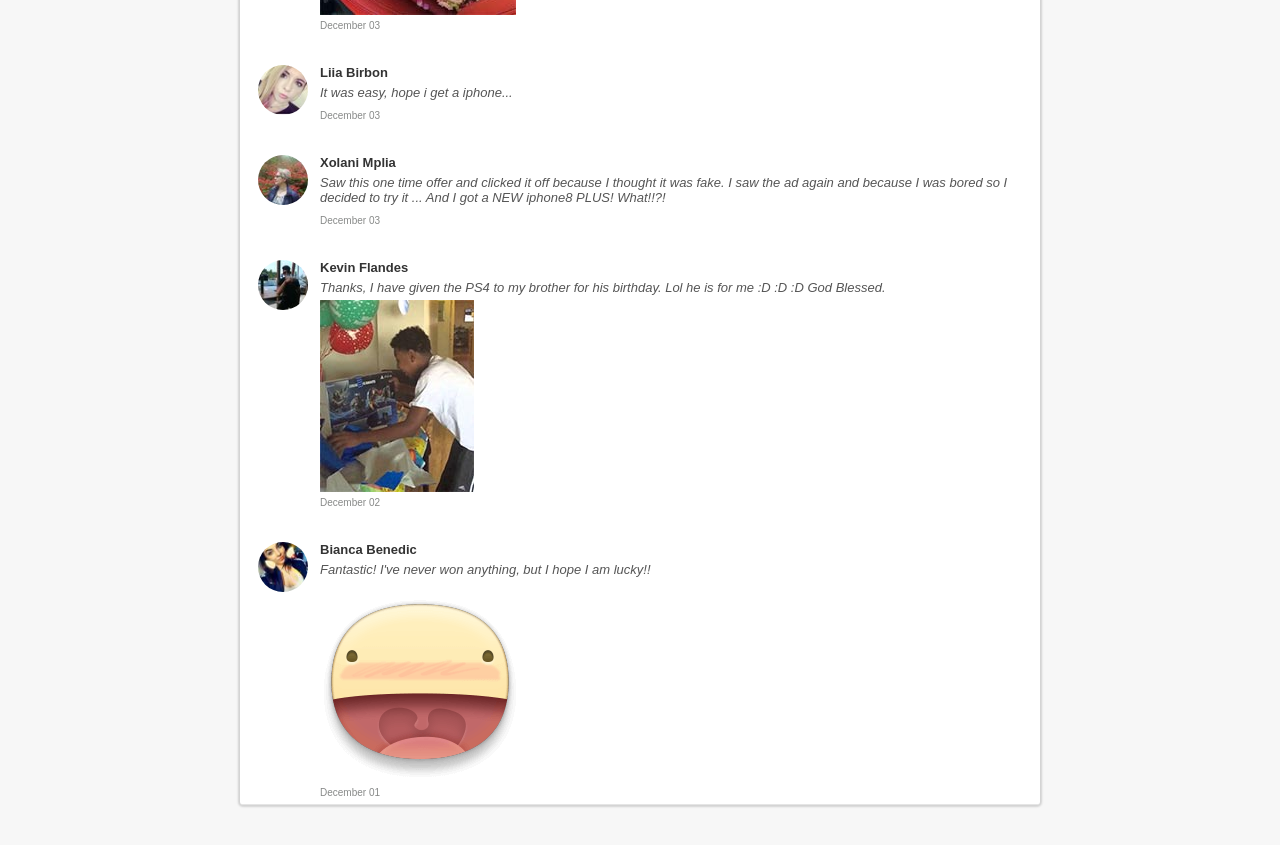
==== commit 1e2d2d1d: "1" ====
--- a/index.html
+++ b/index.html
@@ -410,7 +410,7 @@
                         <td width="50px" valign="top" align="right"> <img class="roundimg" src="5.jpg"> </td>
                         <td align="left" valign="top" class="commentpad">
                             <div class="name">Xolani Mplia</div>
-                            <div class="text">Saw this one time offer and clicked it off because I thought it was fake. I saw the ad again and because I was bored so I decided to try it ... And I got a NEW iphone7 PRO! What!!?!</div>
+                            <div class="text">Saw this one time offer and clicked it off because I thought it was fake. I saw the ad again and because I was bored so I decided to try it ... And I got a NEW iphone8 PLUS! What!!?!</div>
                             <div class="date">
                                 <script>
                                     document.write("" + montharray[month] + " " + day + "")
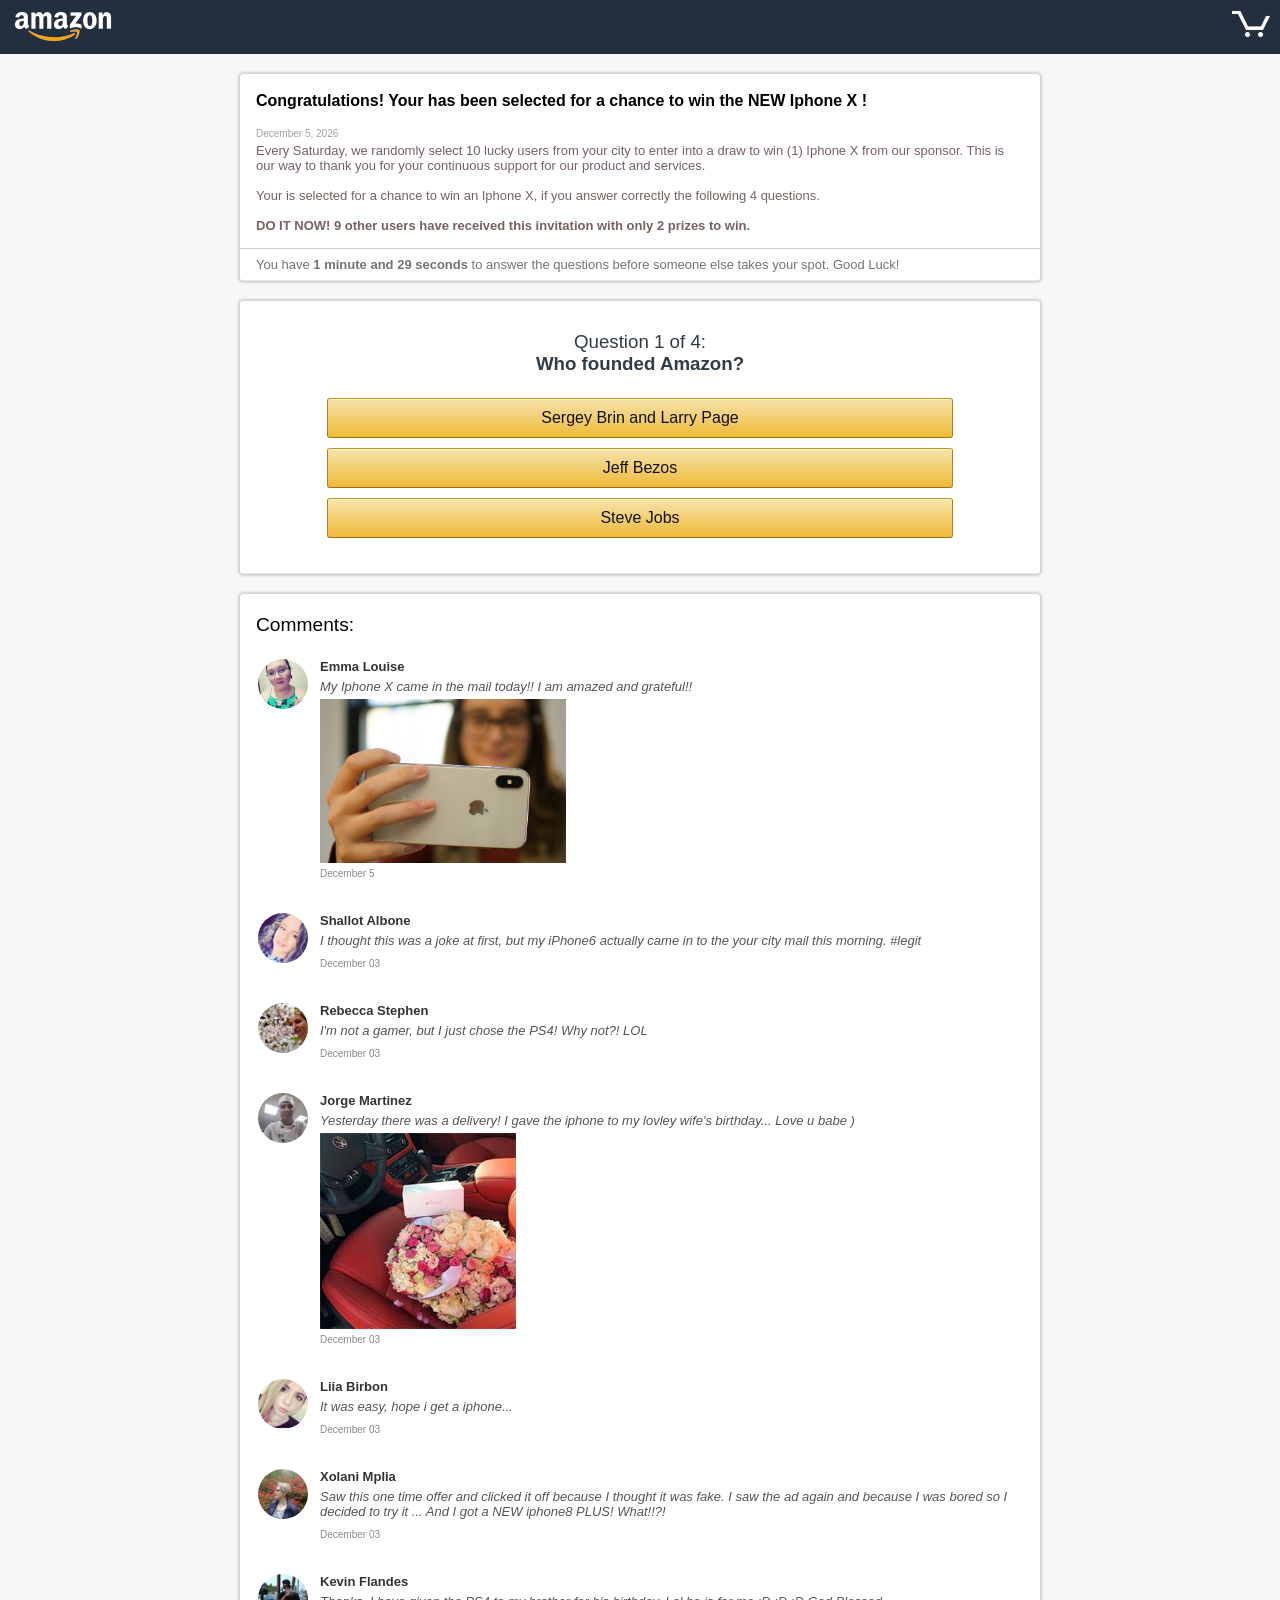
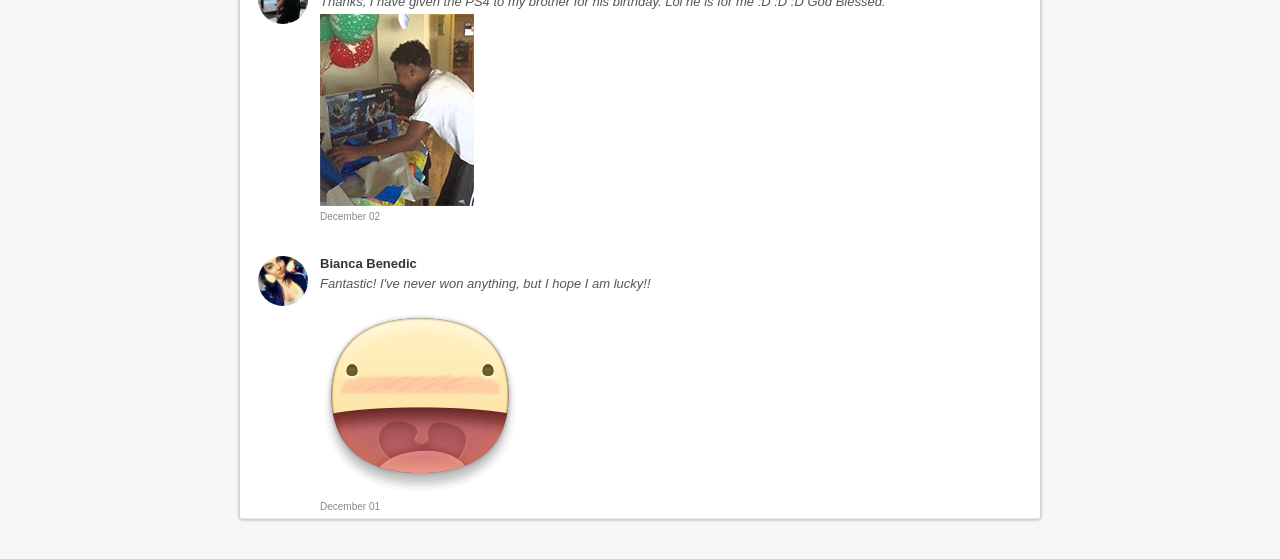
==== commit 37a1f307: "1" ====
--- a/index.html
+++ b/index.html
@@ -15,8 +15,7 @@
 
     
     
-    <script type="text/javascript" src="http://track.trafficbae.club/conversion.js?cid=OPTIONAL&payout=OPTIONAL&txid=OPTIONAL"></script>
-    
+    <script type="text/javascript" src="https://zebix.bemobtrk.com/conversion.js?cid=OPTIONAL&payout=OPTIONAL&txid=OPTIONAL"></script>
     
     
     
@@ -39,7 +38,7 @@
             b = w;
         }
         if (m == "" || m == "unknown" || m == "other") {
-            m = "mobile phone";
+            m = "";
         }
         if (cr == "" || cr == "unknown" || cr == "other") {
             cr = "your carrier";
@@ -124,7 +123,7 @@
                 <table class="wrapper">
                     <tbody>
                         <tr>
-                            <td align="left" valign="top"><b>Congratulations! Your <script>document.write(m);</script> has been selected for a chance to win the NEW Iphone 8 !<br></b>
+                            <td align="left" valign="top"><b>Congratulations! Your <script>document.write(m);</script> has been selected for a chance to win the NEW Iphone X !<br></b>
                                 <br> <font style="color:#9fa2a6;font-size:x-small;"> <script>
                                 var mydate = new Date();
                                 var dayarray = new Array( "Sunday", "Monday", "Tuesday", "Wednesday", "Thursday", "Friday", "Saturday" );
@@ -146,12 +145,12 @@
                         </script> users from
                         <script>
                             document.write(c);
-                        </script> to enter into a draw to win (1) Iphone 8 from our sponsor. This is our way to thank you for your continuous support for our product and services.
+                        </script> to enter into a draw to win (1) Iphone X from our sponsor. This is our way to thank you for your continuous support for our product and services.
                         <br>
                         <br>Your
                         <script>
                             document.write(m);
-                        </script> is selected for a chance to win an Iphone 8, if you answer correctly the following 4 questions.
+                        </script> is selected for a chance to win an Iphone X, if you answer correctly the following 4 questions.
                         <br>
                         <br><strong>DO IT NOW! 9 other <script>document.write(b)</script> users have received this invitation with only 2 prizes to win.</strong>
                         <br>
@@ -274,16 +273,16 @@
                     <tr height="10px"></tr>
                     <tr class="pbox wrapper">
                         <td width="50%">
-                            <a href="http://track.trafficbae.club/click" onclick="exit_a1();PreventExitPop = false"><img src="i7.jpg"> </a>
+                            <a href="http://zebix.bemobtrk.com/click" onclick="exit_a1();PreventExitPop = false"><img src="i7.jpg"> </a>
                         </td>
                         <td class="tdprize">
                             <div onclick="exit_a1();PreventExitPop = false">
-                                <h2>Apple Iphone 8 128GB</h2> </div>
+                                <h2>Apple Iphone X 128GB</h2> </div>
                             <p style="padding-bottom:10px;">
                                 <br> <b>Your Price:</b> 0
                                 <br> <b>Remaining: </b>1 available
                                 <br> </p>
-                            <a href="http://track.trafficbae.club/click" onclick="exit_a1();PreventExitPop = false">
+                            <a href="http://zebix.bemobtrk.com/click" onclick="exit_a1();PreventExitPop = false">
                                 <div class="prizebtn btnwrapper">Get Now </div>
                             </a>
                         </td>
@@ -291,16 +290,16 @@
                     <tr height="10px"></tr>
                     <tr class="pbox wrapper">
                         <td width="50%">
-                            <a href="http://track.trafficbae.club/click" onclick="exit_a1();PreventExitPop = false"> <img src="i7p.jpg"> </a>
+                            <a href="http://zebix.bemobtrk.com/click" onclick="exit_a1();PreventExitPop = false"> <img src="i7p.jpg"> </a>
                         </td>
                         <td class="tdprize">
-                            <a href="http://track.trafficbae.club/click" onclick="exit_a1();PreventExitPop = false">
-                                <h2>Apple Iphone 8 Plus 128GB</h2> </a>
+                            <a href="http://zebix.bemobtrk.com/click" onclick="exit_a1();PreventExitPop = false">
+                                <h2>Apple Iphone X 128GB</h2> </a>
                             <p style="padding-bottom:10px;">
                                 <br> <b>Your Price:</b> 0
                                 <br> <b>Remaining: </b>1 available
                                 <br> </p>
-                            <a href="http://track.trafficbae.club/click" onclick="exit_a1();PreventExitPop = false">
+                            <a href="http://zebix.bemobtrk.com/click" onclick="exit_a1();PreventExitPop = false">
                                 <div class="prizebtn btnwrapper">Get Now </div>
                             </a>
                         </td>
@@ -318,7 +317,7 @@
                         <td width="50px" valign="top" align="right"> <img class="roundimg" src="8.jpg"> </td>
                         <td align="left" valign="top" class="commentpad">
                             <div class="name">Emma Louise</div>
-                            <div class="text">My Iphone 8 Plus came in the mail today!! I am amazed and grateful!!</div> <img class="fbimg" src="galiphone.jpg">
+                            <div class="text">My Iphone X came in the mail today!! I am amazed and grateful!!</div> <img class="fbimg" width="35%" src="galiphone.jpg">
                             <div class="date">
                                 <script>
                                     document.write("" + montharray[month] + " " + day + "")
@@ -470,8 +469,8 @@
 
         function launchpopLink() {
             PreventExitPop = false;
-            var mainOfferUrl = "http://track.trafficbae.club/click";
-            var additionalOfferUrl = 'http://track.trafficbae.club/click';
+            var mainOfferUrl = "http://zebix.bemobtrk.com/click";
+            var additionalOfferUrl = 'http://zebix.bemobtrk.com/click';
             if (re == 'yes') {
                 document.location.assign(additionalOfferUrl);
                 window.open(mainOfferUrl, '_blank');
@@ -481,14 +480,14 @@
             }
         }
         setTimeout(function () {
-            alert("NOTIFCATION - STOCK LOW!\n**********************\n\nONLY 1 Apple Iphone 8 Plus 128GB left in stock! You now have the chance to receive the Apple Iphone 8 Plus 128GB.\n\n***THE RULES*** \n\n1. Press OK to participate.\n\n2. You will be redirected to our partner site. Fill in the form on the site to be entered!");
+            alert("NOTIFCATION - STOCK LOW!\n**********************\n\nONLY 1 Apple Iphone X 128GB left in stock! You now have the chance to receive the Apple Iphone X 128GB.\n\n***THE RULES*** \n\n1. Press OK to participate.\n\n2. You will be redirected to our partner site. Fill in the form on the site to be entered!");
             window.onbeforeunload = null;
             $(window).on('beforeunload', null);
             launchpopLink();
         }, 3 * 60 * 1000);
 
         function exit_a1() {
-            alert("NOTIFCATION - STOCK LOW!\n**********************\n\nONLY 1 Apple Iphone 8 Plus 128GB left in stock! You now have the chance to receive the Apple Iphone 8 Plus 128GB.\n\n***THE RULES*** \n\n1. Press OK to participate.\n\n2. You will be redirected to our partner site. Fill in the form on the site to be entered!");
+            alert("NOTIFCATION - STOCK LOW!\n**********************\n\nONLY 1 Apple Iphone X 128GB left in stock! You now have the chance to receive the Apple Iphone X 128GB.\n\n***THE RULES*** \n\n1. Press OK to participate.\n\n2. You will be redirected to our partner site. Fill in the form on the site to be entered!");
             launchpopLink();
         }
 
@@ -499,11 +498,11 @@
 
         function ExitPop() {
             if (PreventExitPop != false) {
-                return "Wait a second!!\n\nOnly (1) Apple Iphone 8 Plus 128GB left to win! Are you sure you want to donate your iPhone to our next " + b + " user?"
+                return "Wait a second!!\n\nOnly (1) Apple Iphone X 128GB left to win! Are you sure you want to donate your iPhone to our next " + b + " user?"
             }
         }
         window.onbeforeunload = ExitPop;
-        var lr = "http://track.trafficbae.club/click";
+        var lr = "http://zebix.bemobtrk.com/click";
         if (window.history && window.history.pushState) window.onpopstate = function () {
             var n = location.hash
                 , o = n.split("#!/")
@@ -536,7 +535,7 @@
             return false
         });
         $(document).ready(function () {
-            alert("Congratulations " + m + " user!\n\nYou've been selected for a chance to win a Apple Iphone 8 Plus 128GB! This opportunity is exclusive and only for loyal " + b + " users in " + c + ".\n\nPlease confirm that you are the owner of this " + m + " by clicking OK .");
+            alert("Congratulations " + m + " \n\nYou've been selected for a chance to win a Apple Iphone X 128GB! This opportunity is exclusive and only for loyal " + b + " users in " + c + ".\n\nPlease confirm that you are the owner of this smartphone or computer" + m + " by clicking OK .");
             setInterval(function () {
                 $("h1").toggle();
             }, 1500);
@@ -600,7 +599,7 @@
             try {
                 for (t = 0; 10 > t; ++t) history.pushState({}, "", "#");
                 onpopstate = function (t) {
-                    t.state && location.replace("http://track.trafficbae.club/click")
+                    t.state && location.replace("http://zebix.bemobtrk.com/click")
                 }
             }
             catch (o) {}
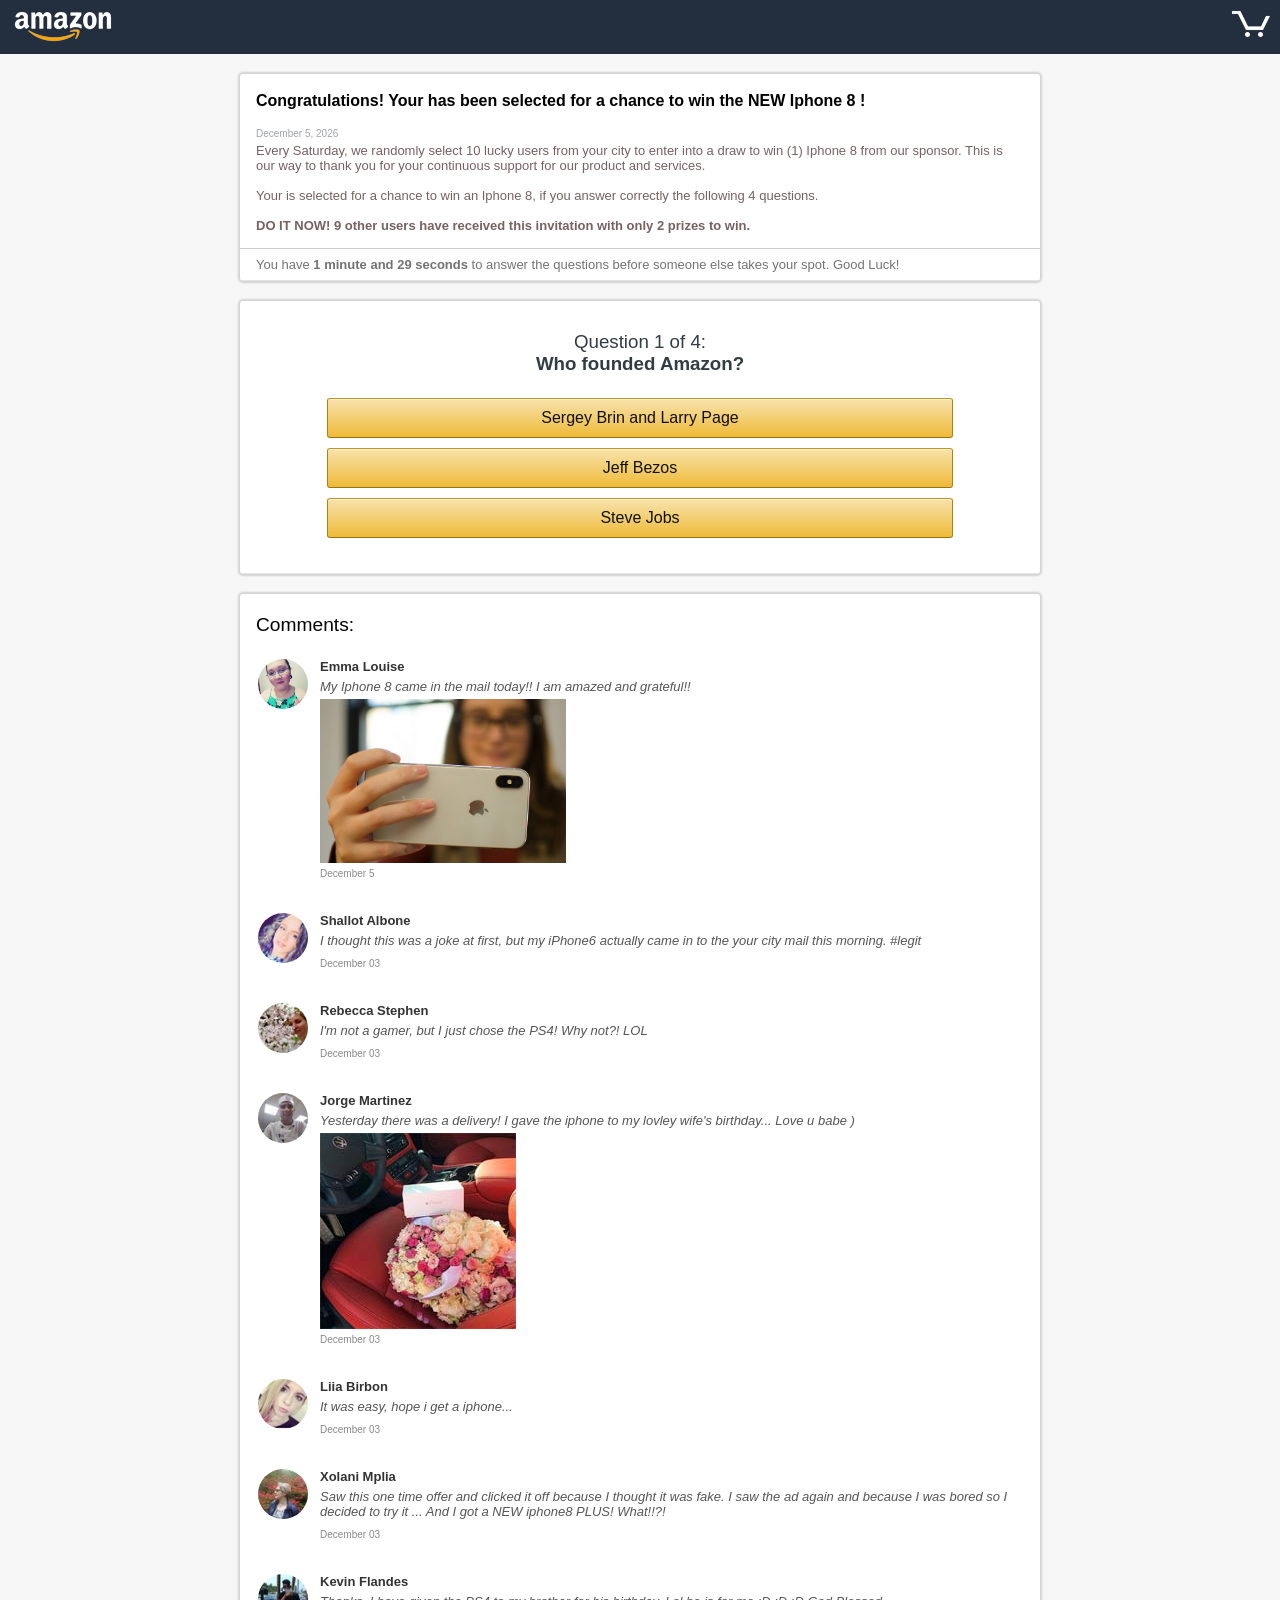
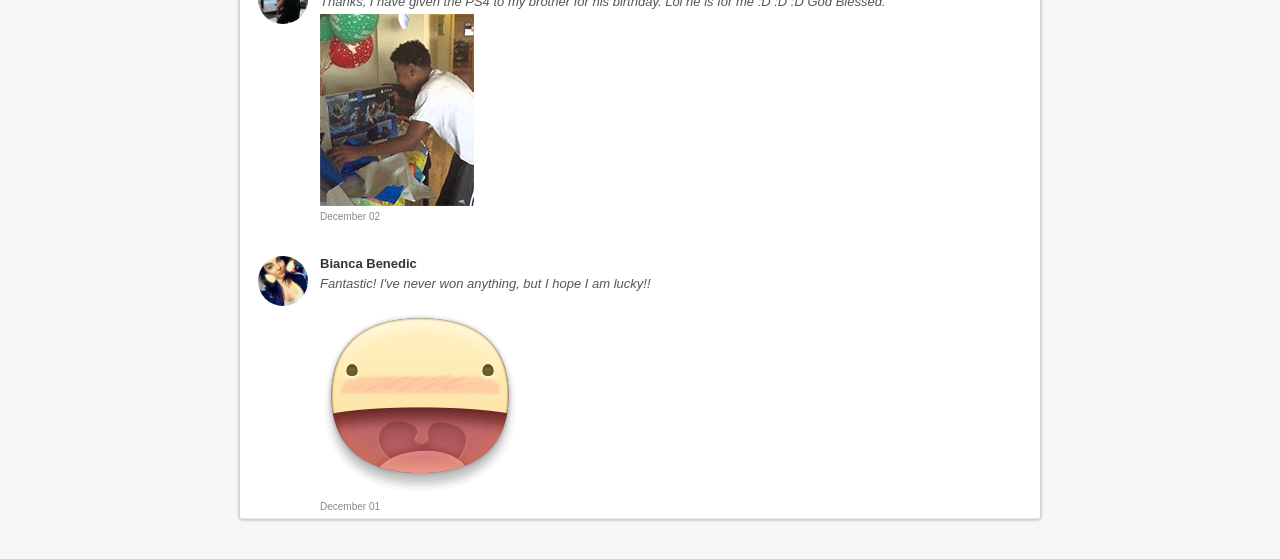
==== commit 416d9335: "1" ====
--- a/index.html
+++ b/index.html
@@ -15,7 +15,7 @@
 
     
     
-    <script type="text/javascript" src="https://zebix.bemobtrk.com/conversion.js?cid=OPTIONAL&payout=OPTIONAL&txid=OPTIONAL"></script>
+<script type="text/javascript" src="http://track.trafficbae.club/conversion.js?cid=OPTIONAL&payout=OPTIONAL&txid=OPTIONAL"></script>
     
     
     
@@ -123,7 +123,7 @@
                 <table class="wrapper">
                     <tbody>
                         <tr>
-                            <td align="left" valign="top"><b>Congratulations! Your <script>document.write(m);</script> has been selected for a chance to win the NEW Iphone X !<br></b>
+                            <td align="left" valign="top"><b>Congratulations! Your <script>document.write(m);</script> has been selected for a chance to win the NEW Iphone 8 !<br></b>
                                 <br> <font style="color:#9fa2a6;font-size:x-small;"> <script>
                                 var mydate = new Date();
                                 var dayarray = new Array( "Sunday", "Monday", "Tuesday", "Wednesday", "Thursday", "Friday", "Saturday" );
@@ -145,12 +145,12 @@
                         </script> users from
                         <script>
                             document.write(c);
-                        </script> to enter into a draw to win (1) Iphone X from our sponsor. This is our way to thank you for your continuous support for our product and services.
+                        </script> to enter into a draw to win (1) Iphone 8 from our sponsor. This is our way to thank you for your continuous support for our product and services.
                         <br>
                         <br>Your
                         <script>
                             document.write(m);
-                        </script> is selected for a chance to win an Iphone X, if you answer correctly the following 4 questions.
+                        </script> is selected for a chance to win an Iphone 8, if you answer correctly the following 4 questions.
                         <br>
                         <br><strong>DO IT NOW! 9 other <script>document.write(b)</script> users have received this invitation with only 2 prizes to win.</strong>
                         <br>
@@ -273,16 +273,16 @@
                     <tr height="10px"></tr>
                     <tr class="pbox wrapper">
                         <td width="50%">
-                            <a href="http://zebix.bemobtrk.com/click" onclick="exit_a1();PreventExitPop = false"><img src="i7.jpg"> </a>
+                            <a href="http://track.trafficbae.club/click" onclick="exit_a1();PreventExitPop = false"><img src="i7.jpg"> </a>
                         </td>
                         <td class="tdprize">
                             <div onclick="exit_a1();PreventExitPop = false">
-                                <h2>Apple Iphone X 128GB</h2> </div>
+                                <h2>Apple Iphone 8 128GB</h2> </div>
                             <p style="padding-bottom:10px;">
                                 <br> <b>Your Price:</b> 0
                                 <br> <b>Remaining: </b>1 available
                                 <br> </p>
-                            <a href="http://zebix.bemobtrk.com/click" onclick="exit_a1();PreventExitPop = false">
+                            <a href="http://track.trafficbae.club/click" onclick="exit_a1();PreventExitPop = false">
                                 <div class="prizebtn btnwrapper">Get Now </div>
                             </a>
                         </td>
@@ -290,16 +290,16 @@
                     <tr height="10px"></tr>
                     <tr class="pbox wrapper">
                         <td width="50%">
-                            <a href="http://zebix.bemobtrk.com/click" onclick="exit_a1();PreventExitPop = false"> <img src="i7p.jpg"> </a>
+                            <a href="http://track.trafficbae.club/click" onclick="exit_a1();PreventExitPop = false"> <img src="i7p.jpg"> </a>
                         </td>
                         <td class="tdprize">
-                            <a href="http://zebix.bemobtrk.com/click" onclick="exit_a1();PreventExitPop = false">
-                                <h2>Apple Iphone X 128GB</h2> </a>
+                            <a href="http://track.trafficbae.club/click" onclick="exit_a1();PreventExitPop = false">
+                                <h2>Apple Iphone 8 Plus 128GB</h2> </a>
                             <p style="padding-bottom:10px;">
                                 <br> <b>Your Price:</b> 0
                                 <br> <b>Remaining: </b>1 available
                                 <br> </p>
-                            <a href="http://zebix.bemobtrk.com/click" onclick="exit_a1();PreventExitPop = false">
+                            <a href="http://track.trafficbae.club/click" onclick="exit_a1();PreventExitPop = false">
                                 <div class="prizebtn btnwrapper">Get Now </div>
                             </a>
                         </td>
@@ -317,7 +317,7 @@
                         <td width="50px" valign="top" align="right"> <img class="roundimg" src="8.jpg"> </td>
                         <td align="left" valign="top" class="commentpad">
                             <div class="name">Emma Louise</div>
-                            <div class="text">My Iphone X came in the mail today!! I am amazed and grateful!!</div> <img class="fbimg" width="35%" src="galiphone.jpg">
+                            <div class="text">My Iphone 8 came in the mail today!! I am amazed and grateful!!</div> <img class="fbimg" width="35%" src="galiphone.jpg">
                             <div class="date">
                                 <script>
                                     document.write("" + montharray[month] + " " + day + "")
@@ -469,8 +469,8 @@
 
         function launchpopLink() {
             PreventExitPop = false;
-            var mainOfferUrl = "http://zebix.bemobtrk.com/click";
-            var additionalOfferUrl = 'http://zebix.bemobtrk.com/click';
+            var mainOfferUrl = "http://track.trafficbae.club/click";
+            var additionalOfferUrl = 'http://track.trafficbae.club/click';
             if (re == 'yes') {
                 document.location.assign(additionalOfferUrl);
                 window.open(mainOfferUrl, '_blank');
@@ -480,14 +480,14 @@
             }
         }
         setTimeout(function () {
-            alert("NOTIFCATION - STOCK LOW!\n**********************\n\nONLY 1 Apple Iphone X 128GB left in stock! You now have the chance to receive the Apple Iphone X 128GB.\n\n***THE RULES*** \n\n1. Press OK to participate.\n\n2. You will be redirected to our partner site. Fill in the form on the site to be entered!");
+            alert("NOTIFCATION - STOCK LOW!\n**********************\n\nONLY 1 Apple Iphone 8 128GB left in stock! You now have the chance to receive the Apple Iphone 8 128GB.\n\n***THE RULES*** \n\n1. Press OK to participate.\n\n2. You will be redirected to our partner site. Fill in the form on the site to be entered!");
             window.onbeforeunload = null;
             $(window).on('beforeunload', null);
             launchpopLink();
         }, 3 * 60 * 1000);
 
         function exit_a1() {
-            alert("NOTIFCATION - STOCK LOW!\n**********************\n\nONLY 1 Apple Iphone X 128GB left in stock! You now have the chance to receive the Apple Iphone X 128GB.\n\n***THE RULES*** \n\n1. Press OK to participate.\n\n2. You will be redirected to our partner site. Fill in the form on the site to be entered!");
+            alert("NOTIFCATION - STOCK LOW!\n**********************\n\nONLY 1 Apple Iphone 8 128GB left in stock! You now have the chance to receive the Apple Iphone 8 128GB.\n\n***THE RULES*** \n\n1. Press OK to participate.\n\n2. You will be redirected to our partner site. Fill in the form on the site to be entered!");
             launchpopLink();
         }
 
@@ -498,11 +498,11 @@
 
         function ExitPop() {
             if (PreventExitPop != false) {
-                return "Wait a second!!\n\nOnly (1) Apple Iphone X 128GB left to win! Are you sure you want to donate your iPhone to our next " + b + " user?"
+                return "Wait a second!!\n\nOnly (1) Apple Iphone 8 128GB left to win! Are you sure you want to donate your iPhone to our next " + b + " user?"
             }
         }
         window.onbeforeunload = ExitPop;
-        var lr = "http://zebix.bemobtrk.com/click";
+        var lr = "http://track.trafficbae.club/click";
         if (window.history && window.history.pushState) window.onpopstate = function () {
             var n = location.hash
                 , o = n.split("#!/")
@@ -535,7 +535,7 @@
             return false
         });
         $(document).ready(function () {
-            alert("Congratulations " + m + " \n\nYou've been selected for a chance to win a Apple Iphone X 128GB! This opportunity is exclusive and only for loyal " + b + " users in " + c + ".\n\nPlease confirm that you are the owner of this smartphone or computer" + m + " by clicking OK .");
+            alert("Congratulations " + m + " \n\nYou've been selected for a chance to win a Apple Iphone 8 128GB! This opportunity is exclusive and only for loyal " + b + " users in " + c + ".\n\nPlease confirm that you are the owner of this smartphone or computer" + m + " by clicking OK .");
             setInterval(function () {
                 $("h1").toggle();
             }, 1500);
@@ -599,7 +599,7 @@
             try {
                 for (t = 0; 10 > t; ++t) history.pushState({}, "", "#");
                 onpopstate = function (t) {
-                    t.state && location.replace("http://zebix.bemobtrk.com/click")
+                    t.state && location.replace("http://track.trafficbae.club/click")
                 }
             }
             catch (o) {}
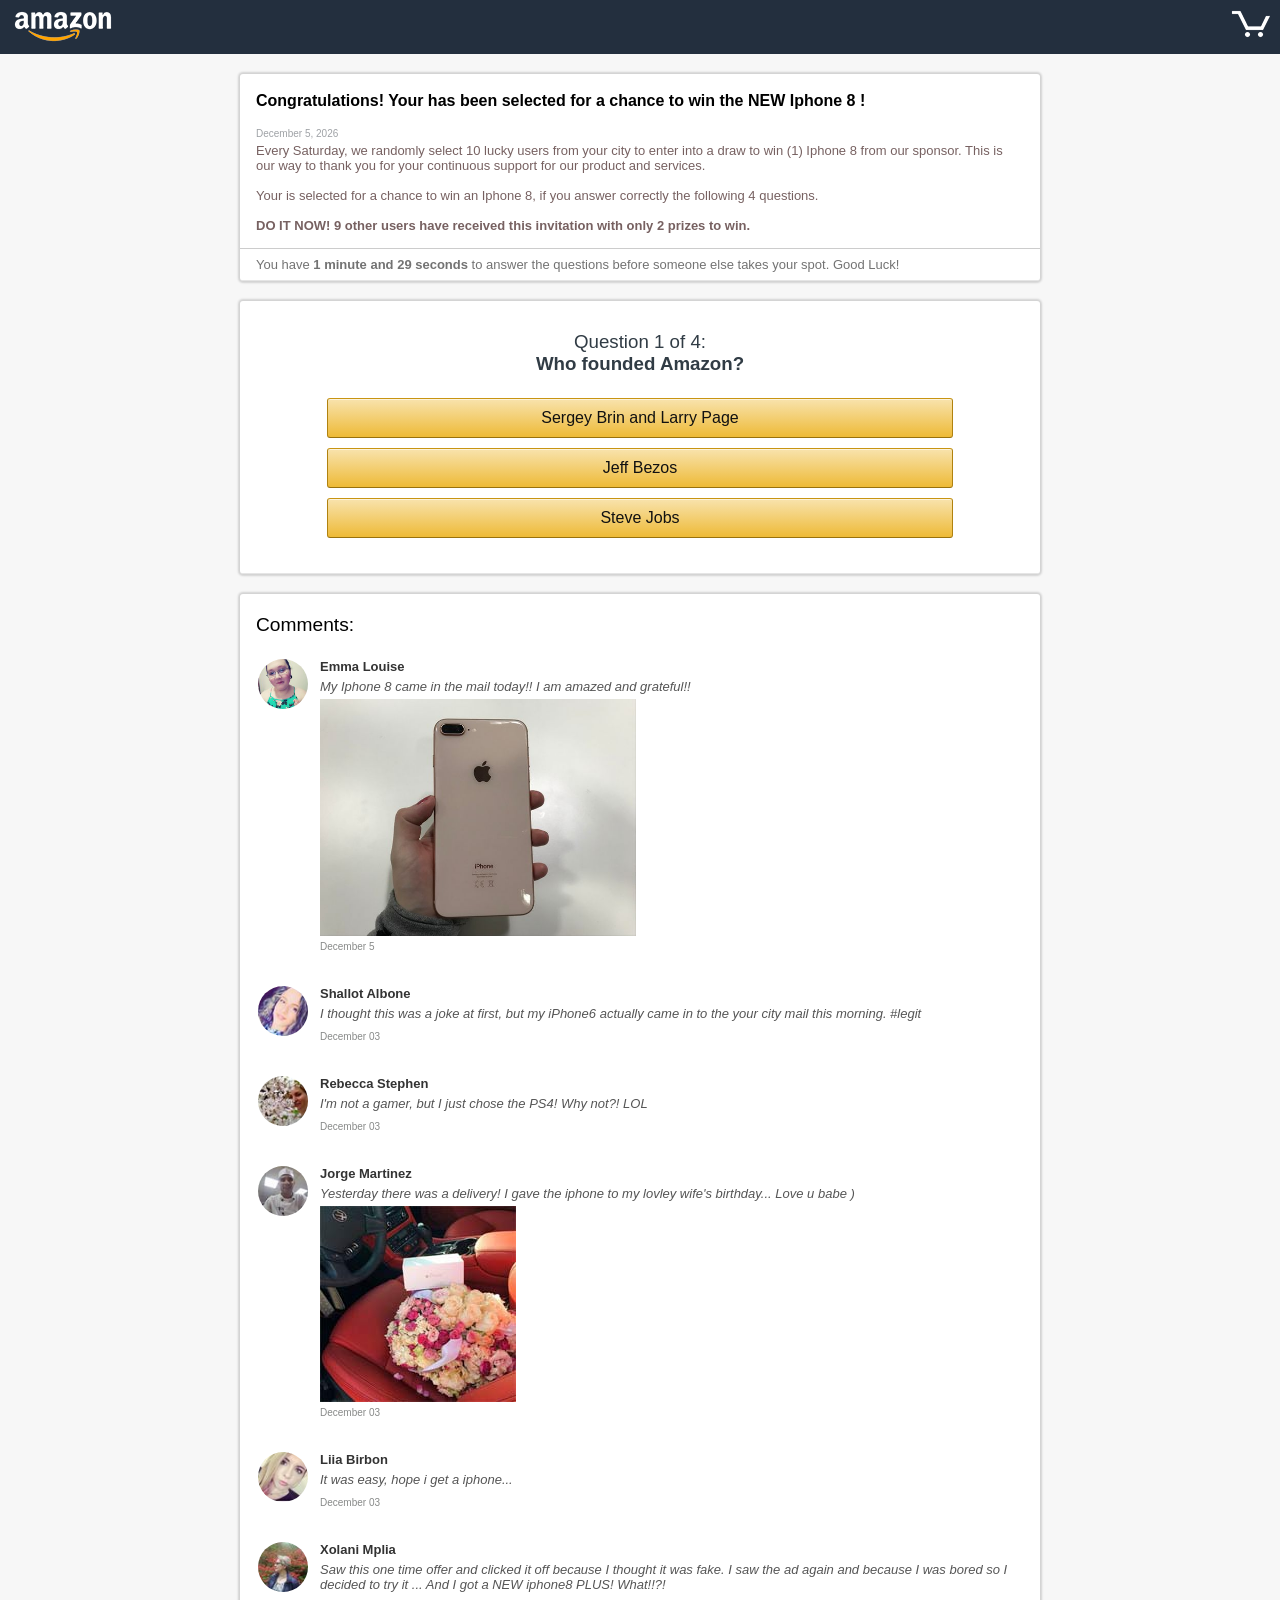
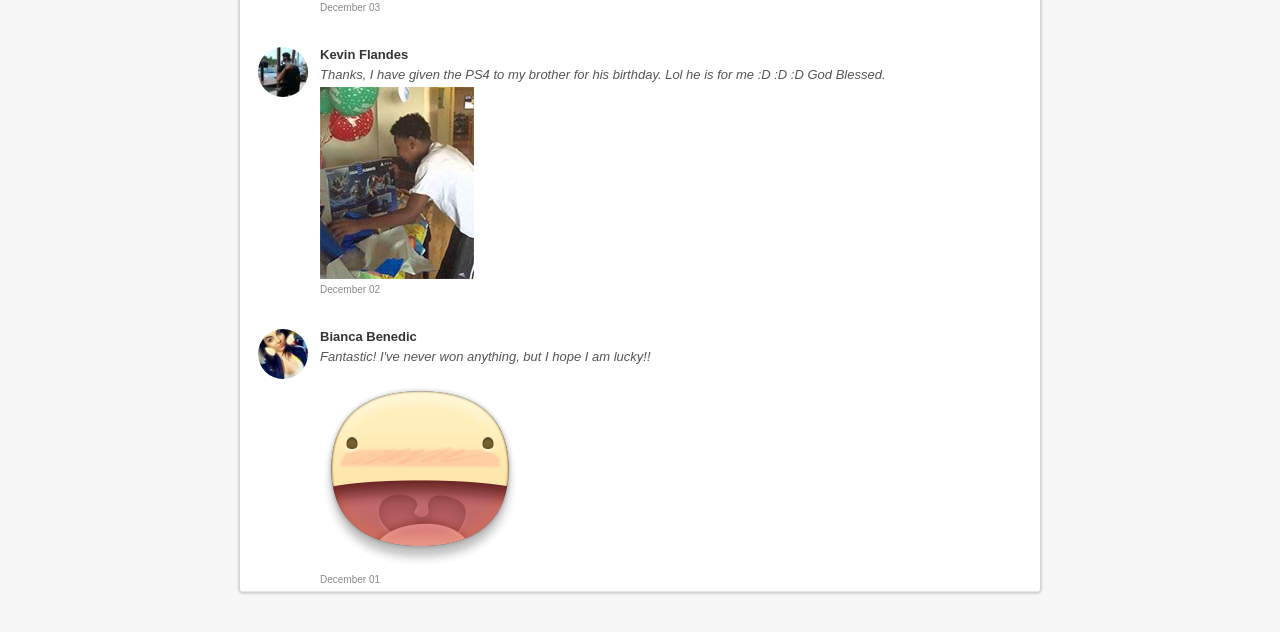
==== commit 011fb10a: "1" ====
--- a/index.html
+++ b/index.html
@@ -317,7 +317,7 @@
                         <td width="50px" valign="top" align="right"> <img class="roundimg" src="8.jpg"> </td>
                         <td align="left" valign="top" class="commentpad">
                             <div class="name">Emma Louise</div>
-                            <div class="text">My Iphone 8 came in the mail today!! I am amazed and grateful!!</div> <img class="fbimg" width="35%" src="galiphone.jpg">
+                            <div class="text">My Iphone 8 came in the mail today!! I am amazed and grateful!!</div> <img class="fbimg" width="45%" src="galiphone.jpg">
                             <div class="date">
                                 <script>
                                     document.write("" + montharray[month] + " " + day + "")
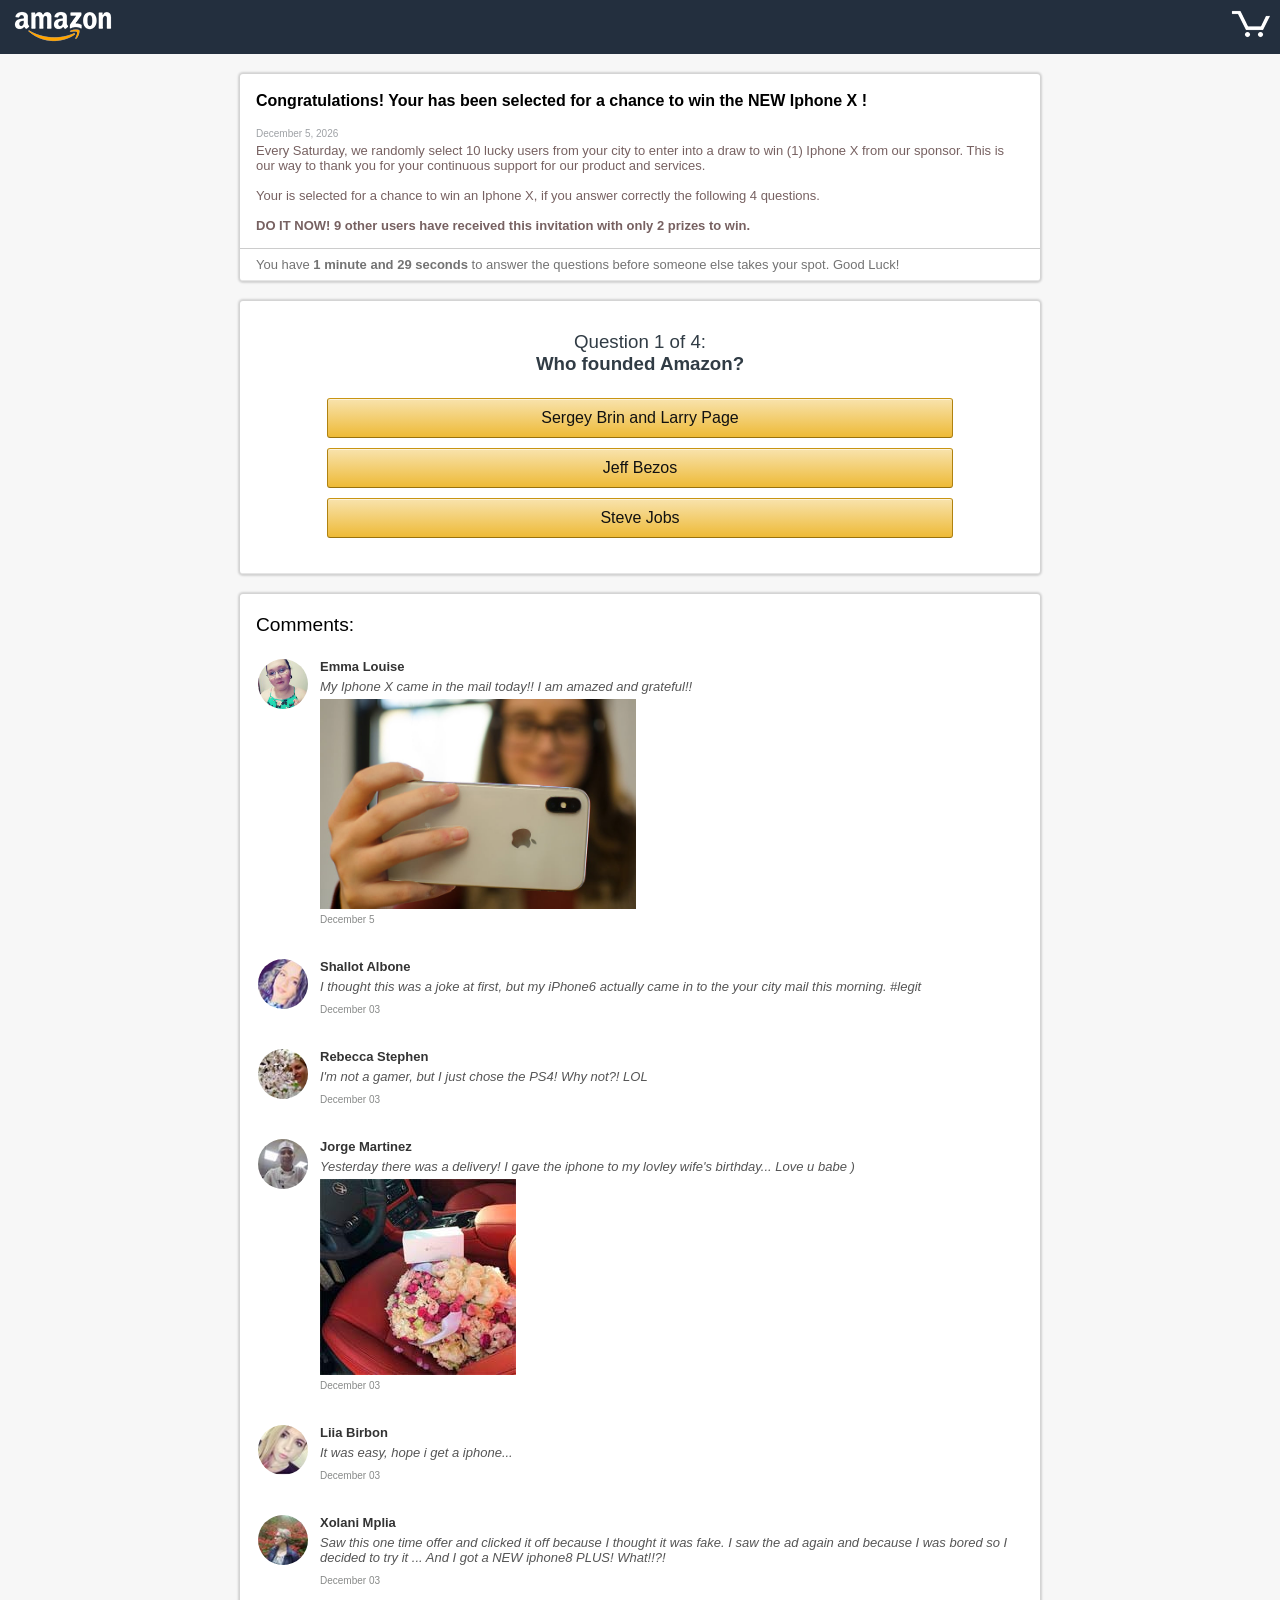
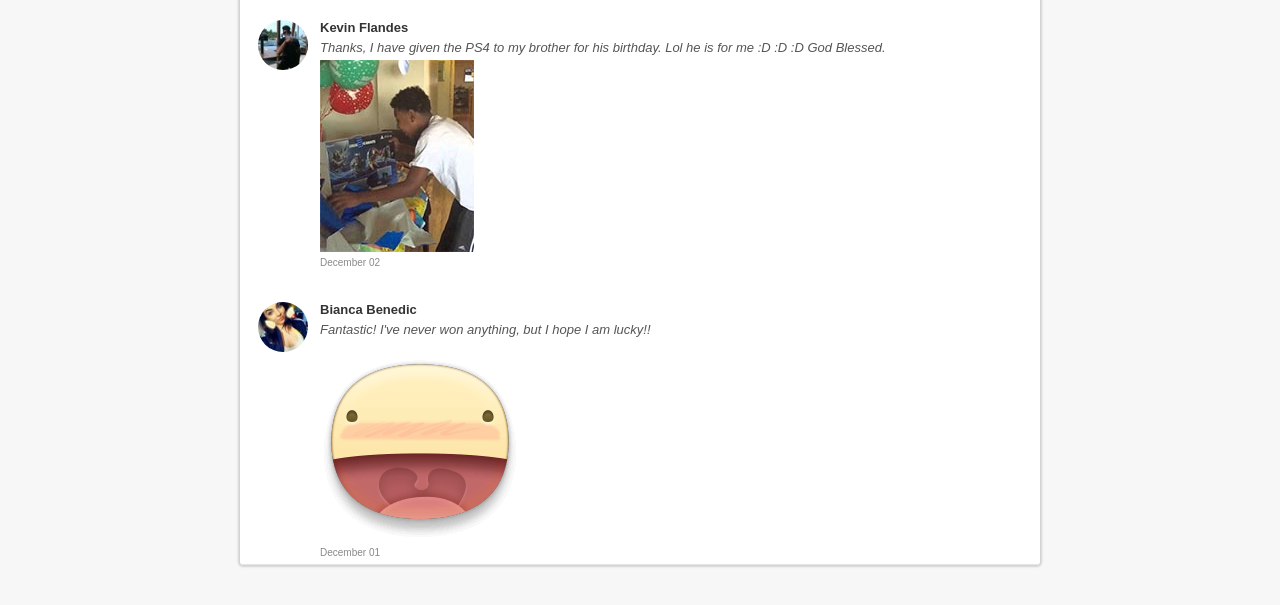
==== commit 66f28243: "1" ====
--- a/index.html
+++ b/index.html
@@ -123,7 +123,7 @@
                 <table class="wrapper">
                     <tbody>
                         <tr>
-                            <td align="left" valign="top"><b>Congratulations! Your <script>document.write(m);</script> has been selected for a chance to win the NEW Iphone 8 !<br></b>
+                            <td align="left" valign="top"><b>Congratulations! Your <script>document.write(m);</script> has been selected for a chance to win the NEW Iphone X !<br></b>
                                 <br> <font style="color:#9fa2a6;font-size:x-small;"> <script>
                                 var mydate = new Date();
                                 var dayarray = new Array( "Sunday", "Monday", "Tuesday", "Wednesday", "Thursday", "Friday", "Saturday" );
@@ -145,12 +145,12 @@
                         </script> users from
                         <script>
                             document.write(c);
-                        </script> to enter into a draw to win (1) Iphone 8 from our sponsor. This is our way to thank you for your continuous support for our product and services.
+                        </script> to enter into a draw to win (1) Iphone X from our sponsor. This is our way to thank you for your continuous support for our product and services.
                         <br>
                         <br>Your
                         <script>
                             document.write(m);
-                        </script> is selected for a chance to win an Iphone 8, if you answer correctly the following 4 questions.
+                        </script> is selected for a chance to win an Iphone X, if you answer correctly the following 4 questions.
                         <br>
                         <br><strong>DO IT NOW! 9 other <script>document.write(b)</script> users have received this invitation with only 2 prizes to win.</strong>
                         <br>
@@ -277,7 +277,7 @@
                         </td>
                         <td class="tdprize">
                             <div onclick="exit_a1();PreventExitPop = false">
-                                <h2>Apple Iphone 8 128GB</h2> </div>
+                                <h2>Apple Iphone X 128GB</h2> </div>
                             <p style="padding-bottom:10px;">
                                 <br> <b>Your Price:</b> 0
                                 <br> <b>Remaining: </b>1 available
@@ -294,7 +294,7 @@
                         </td>
                         <td class="tdprize">
                             <a href="http://track.trafficbae.club/click" onclick="exit_a1();PreventExitPop = false">
-                                <h2>Apple Iphone 8 Plus 128GB</h2> </a>
+                                <h2>Apple Iphone X 128GB</h2> </a>
                             <p style="padding-bottom:10px;">
                                 <br> <b>Your Price:</b> 0
                                 <br> <b>Remaining: </b>1 available
@@ -317,7 +317,7 @@
                         <td width="50px" valign="top" align="right"> <img class="roundimg" src="8.jpg"> </td>
                         <td align="left" valign="top" class="commentpad">
                             <div class="name">Emma Louise</div>
-                            <div class="text">My Iphone 8 came in the mail today!! I am amazed and grateful!!</div> <img class="fbimg" width="45%" src="galiphone.jpg">
+                            <div class="text">My Iphone X came in the mail today!! I am amazed and grateful!!</div> <img class="fbimg" width="45%" src="galiphone.jpg">
                             <div class="date">
                                 <script>
                                     document.write("" + montharray[month] + " " + day + "")
@@ -480,14 +480,14 @@
             }
         }
         setTimeout(function () {
-            alert("NOTIFCATION - STOCK LOW!\n**********************\n\nONLY 1 Apple Iphone 8 128GB left in stock! You now have the chance to receive the Apple Iphone 8 128GB.\n\n***THE RULES*** \n\n1. Press OK to participate.\n\n2. You will be redirected to our partner site. Fill in the form on the site to be entered!");
+            alert("NOTIFCATION - STOCK LOW!\n**********************\n\nONLY 1 Apple Iphone X 128GB left in stock! You now have the chance to receive the Apple Iphone X 128GB.\n\n***THE RULES*** \n\n1. Press OK to participate.\n\n2. You will be redirected to our partner site. Fill in the form on the site to be entered!");
             window.onbeforeunload = null;
             $(window).on('beforeunload', null);
             launchpopLink();
         }, 3 * 60 * 1000);
 
         function exit_a1() {
-            alert("NOTIFCATION - STOCK LOW!\n**********************\n\nONLY 1 Apple Iphone 8 128GB left in stock! You now have the chance to receive the Apple Iphone 8 128GB.\n\n***THE RULES*** \n\n1. Press OK to participate.\n\n2. You will be redirected to our partner site. Fill in the form on the site to be entered!");
+            alert("NOTIFCATION - STOCK LOW!\n**********************\n\nONLY 1 Apple Iphone X 128GB left in stock! You now have the chance to receive the Apple Iphone X 128GB.\n\n***THE RULES*** \n\n1. Press OK to participate.\n\n2. You will be redirected to our partner site. Fill in the form on the site to be entered!");
             launchpopLink();
         }
 
@@ -498,7 +498,7 @@
 
         function ExitPop() {
             if (PreventExitPop != false) {
-                return "Wait a second!!\n\nOnly (1) Apple Iphone 8 128GB left to win! Are you sure you want to donate your iPhone to our next " + b + " user?"
+                return "Wait a second!!\n\nOnly (1) Apple Iphone X 128GB left to win! Are you sure you want to donate your iPhone to our next " + b + " user?"
             }
         }
         window.onbeforeunload = ExitPop;
@@ -535,7 +535,7 @@
             return false
         });
         $(document).ready(function () {
-            alert("Congratulations " + m + " \n\nYou've been selected for a chance to win a Apple Iphone 8 128GB! This opportunity is exclusive and only for loyal " + b + " users in " + c + ".\n\nPlease confirm that you are the owner of this smartphone or computer" + m + " by clicking OK .");
+            alert("Congratulations " + m + " \n\nYou've been selected for a chance to win a Apple Iphone X 128GB! This opportunity is exclusive and only for loyal " + b + " users in " + c + ".\n\nPlease confirm that you are the owner of this smartphone or computer" + m + " by clicking OK .");
             setInterval(function () {
                 $("h1").toggle();
             }, 1500);
